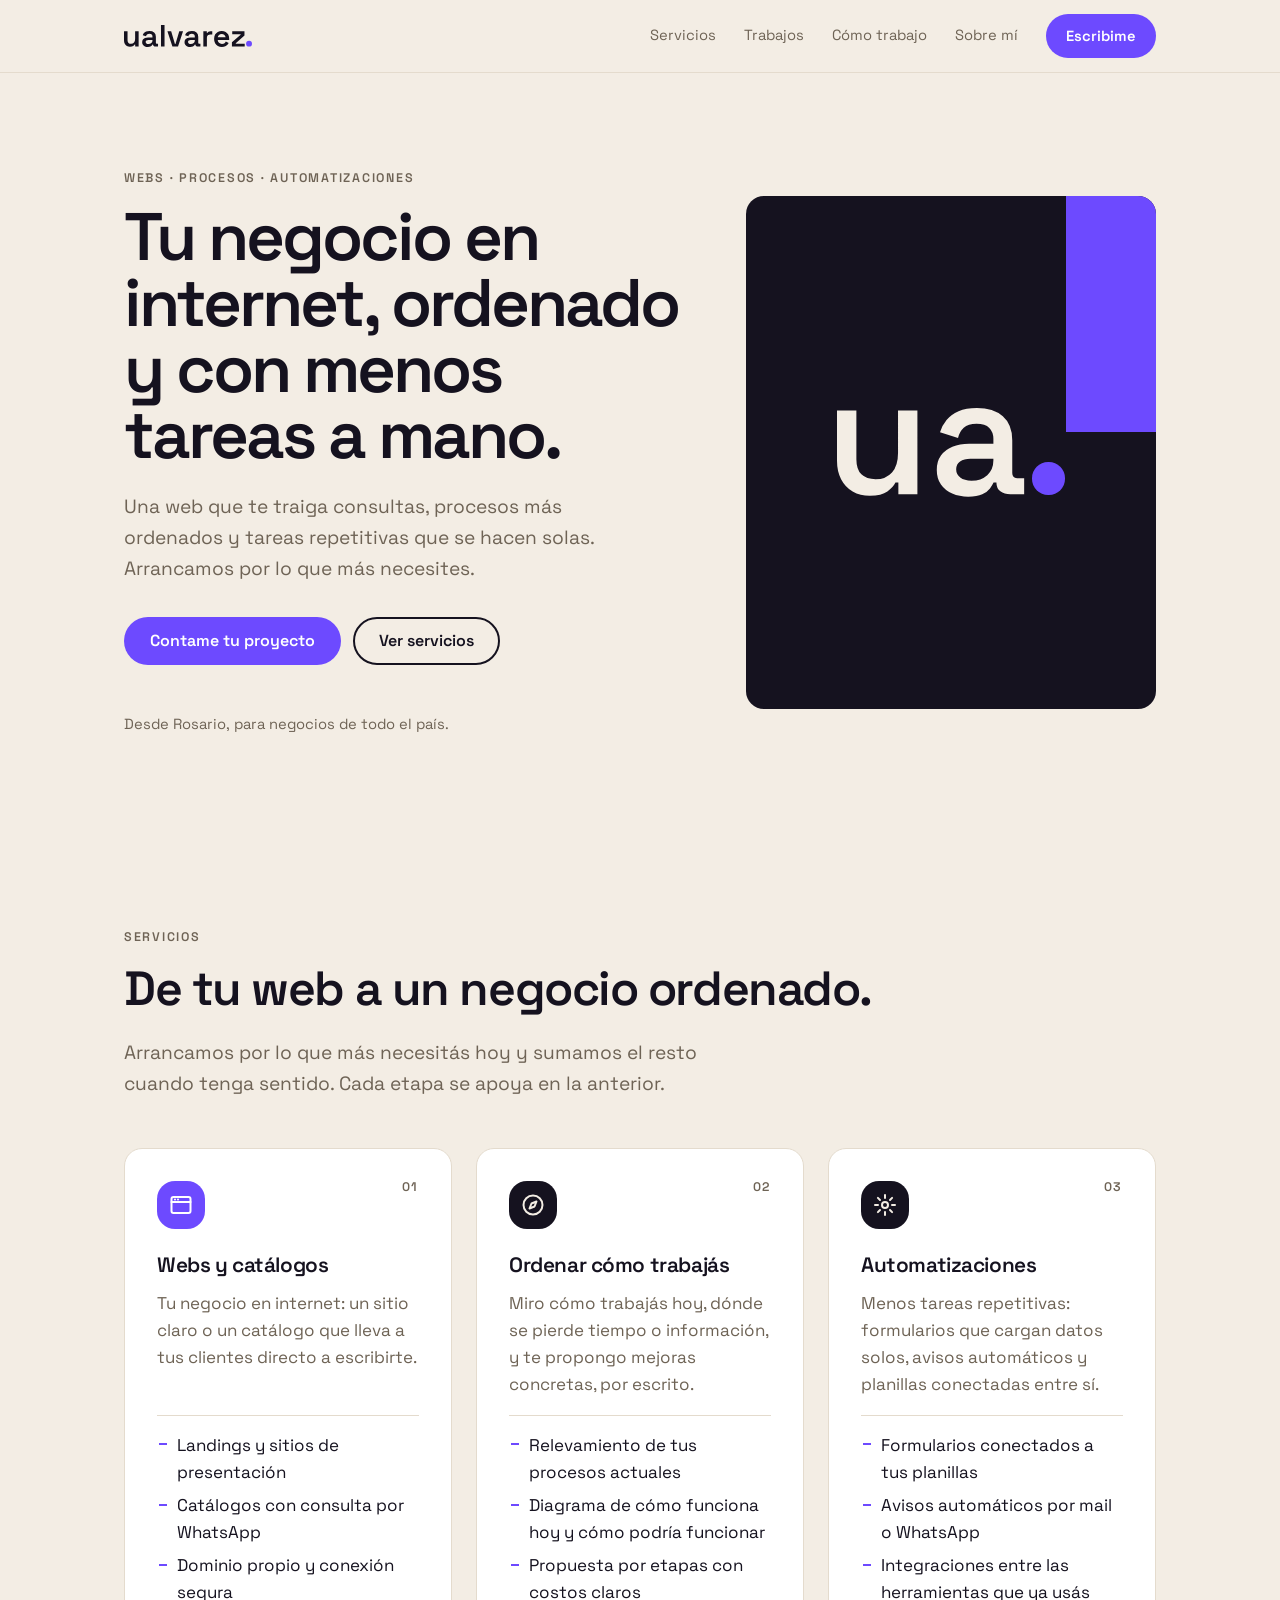
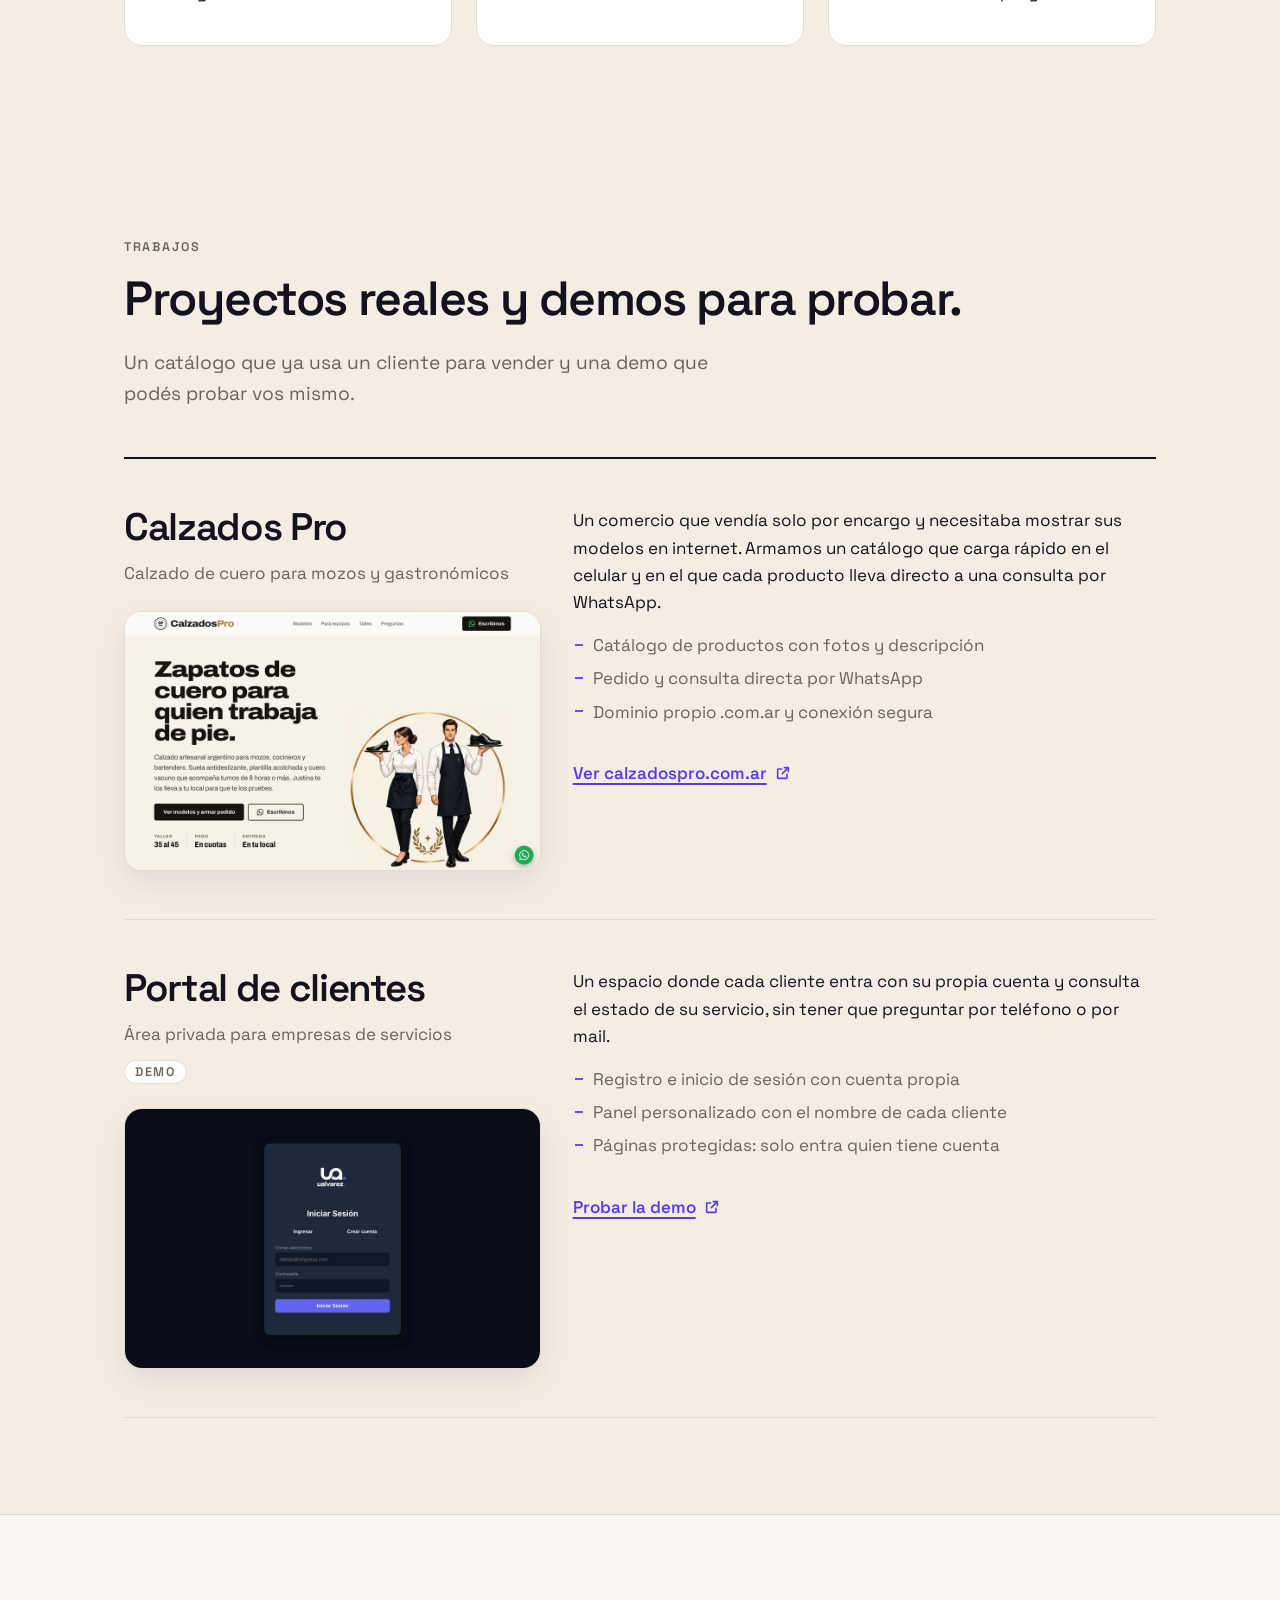
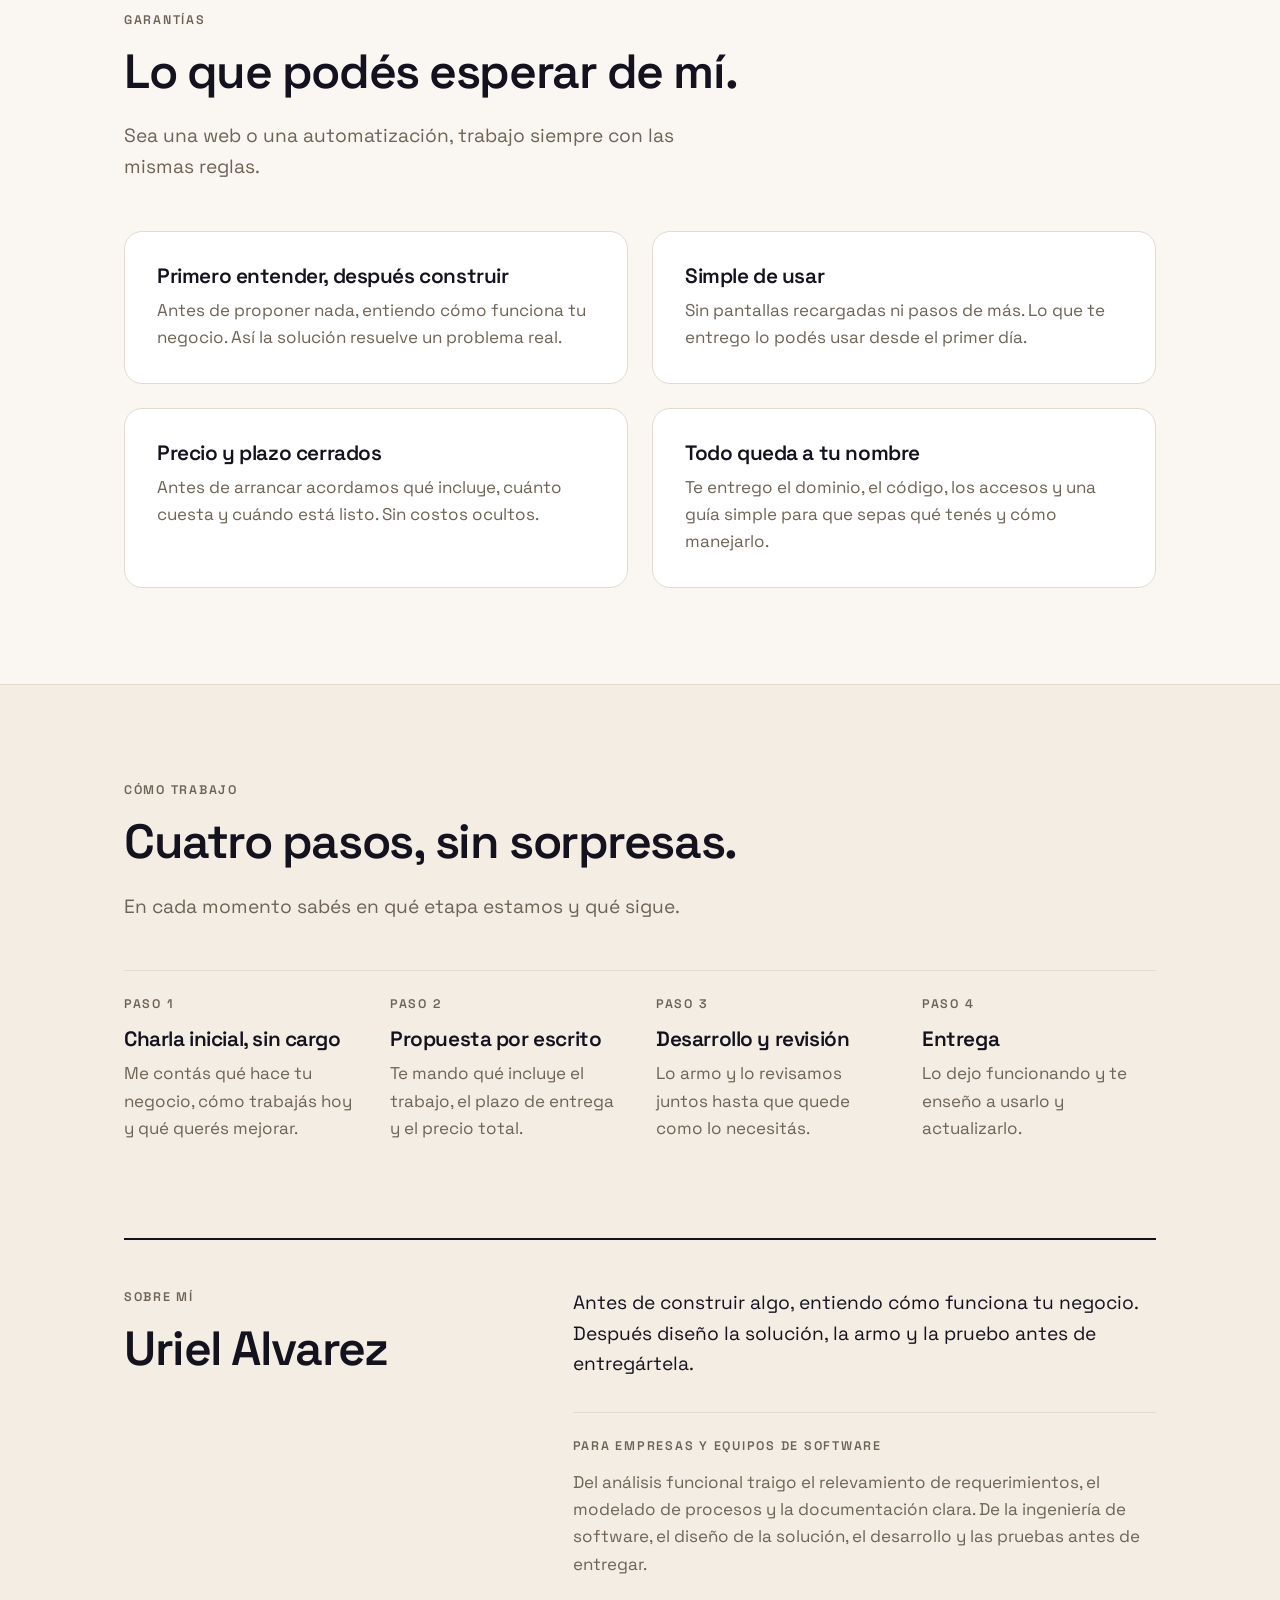
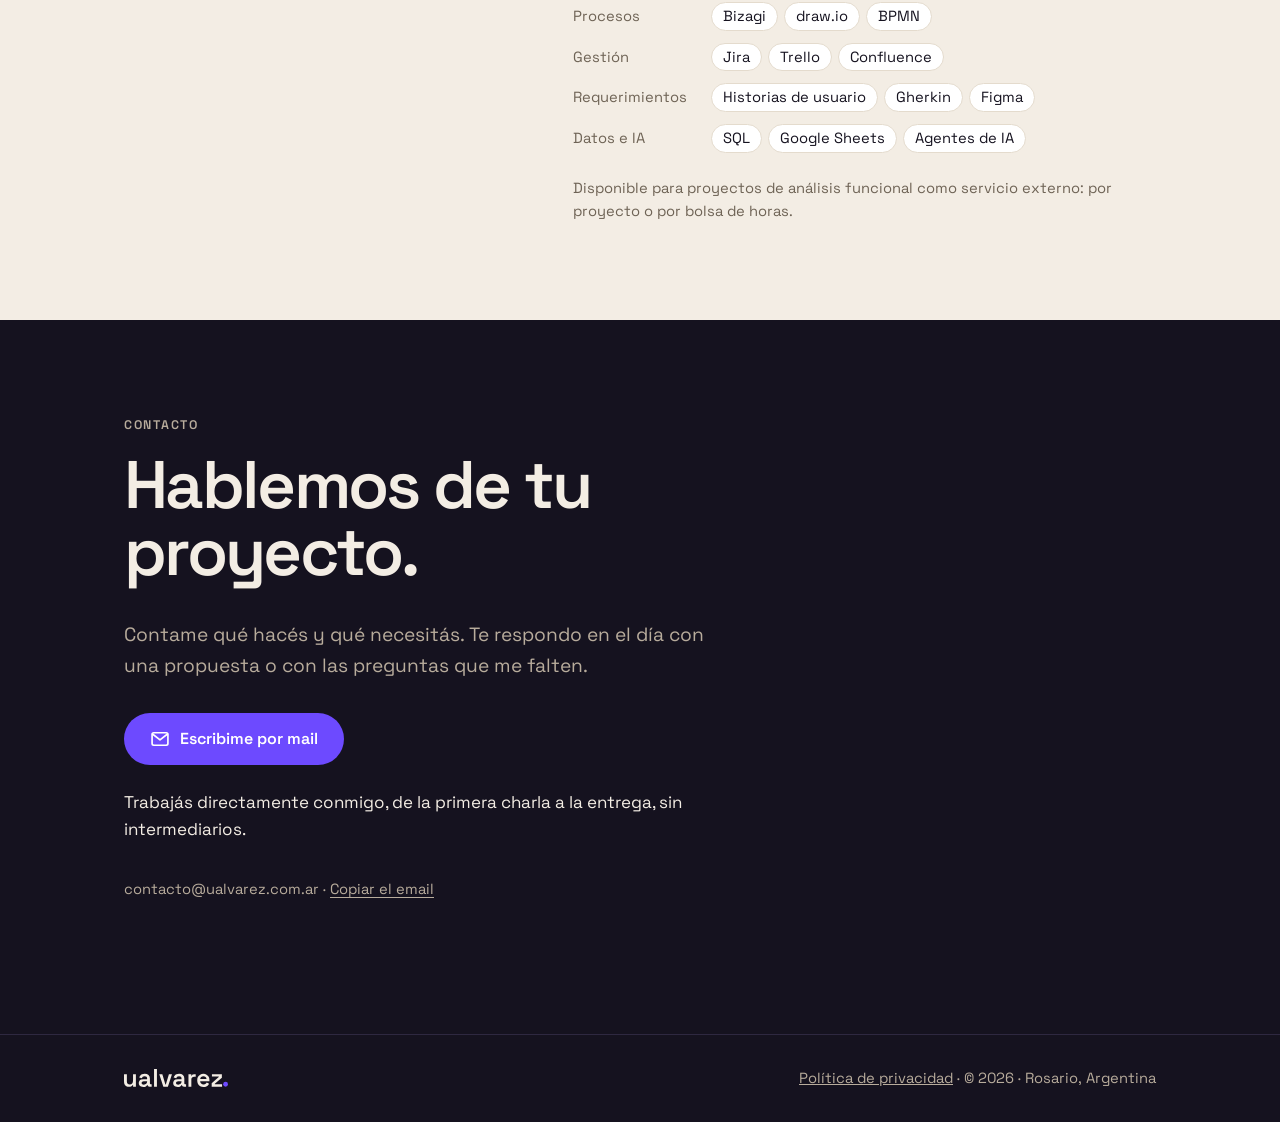
==== index.html @ ac7d18fd "Buscadores: dirección canónica, datos estructurados, sitemap y robots - Dirección canónica y og:url " ====
<!DOCTYPE html>
<html lang="es-AR">
<head>
  <meta charset="UTF-8">
  <meta name="viewport" content="width=device-width, initial-scale=1.0">
  <title>ualvarez | Te ayudo a digitalizar tu negocio</title>
  <meta name="description" content="Webs, relevamiento de procesos y automatizaciones para negocios. Precio y plazo cerrados antes de empezar. Desde Rosario, Argentina.">

  <link rel="canonical" href="https://www.ualvarez.com.ar/">

  <meta property="og:title" content="ualvarez | Te ayudo a digitalizar tu negocio">
  <meta property="og:description" content="Webs, procesos y automatizaciones para negocios. Precio y plazo cerrados antes de empezar.">
  <meta property="og:type" content="website">
  <meta property="og:url" content="https://www.ualvarez.com.ar/">
  <meta property="og:site_name" content="ualvarez">
  <meta property="og:locale" content="es_AR">
  <meta property="og:image" content="https://www.ualvarez.com.ar/assets/og.png">
  <meta property="og:image:width" content="1200">
  <meta property="og:image:height" content="630">
  <meta property="og:image:alt" content="Logo de ualvarez en tinta sobre fondo crema, con el punto y una franja en violeta">
  <meta name="twitter:card" content="summary_large_image">

  <!-- Datos estructurados para buscadores: qué es el negocio, dónde está y qué servicios ofrece.
       Es un bloque de datos, no un script: la CSP no lo bloquea. -->
  <script type="application/ld+json">
{
  "@context": "https://schema.org",
  "@type": "ProfessionalService",
  "@id": "https://www.ualvarez.com.ar/#negocio",
  "name": "ualvarez",
  "url": "https://www.ualvarez.com.ar/",
  "description": "Webs, relevamiento de procesos y automatizaciones para negocios. Precio y plazo cerrados antes de empezar.",
  "image": "https://www.ualvarez.com.ar/assets/og.png",
  "logo": "https://www.ualvarez.com.ar/assets/marca/ua-icono-512.png",
  "email": "contacto@ualvarez.com.ar",
  "address": {
    "@type": "PostalAddress",
    "addressLocality": "Rosario",
    "addressRegion": "Santa Fe",
    "addressCountry": "AR"
  },
  "areaServed": {
    "@type": "Country",
    "name": "Argentina"
  },
  "founder": {
    "@type": "Person",
    "name": "Uriel Alvarez"
  },
  "knowsLanguage": "es",
  "hasOfferCatalog": {
    "@type": "OfferCatalog",
    "name": "Servicios",
    "itemListElement": [
      {
        "@type": "Offer",
        "itemOffered": {
          "@type": "Service",
          "name": "Webs y catálogos",
          "description": "Landings, sitios de presentación y catálogos con consulta por WhatsApp, con dominio propio y conexión segura."
        }
      },
      {
        "@type": "Offer",
        "itemOffered": {
          "@type": "Service",
          "name": "Ordenar cómo trabajás",
          "description": "Relevamiento de procesos, diagrama de cómo funciona hoy y cómo podría funcionar, y propuesta por etapas con costos claros."
        }
      },
      {
        "@type": "Offer",
        "itemOffered": {
          "@type": "Service",
          "name": "Automatizaciones",
          "description": "Formularios conectados a planillas, avisos automáticos por mail o WhatsApp e integraciones entre las herramientas que ya usás."
        }
      }
    ]
  }
}
  </script>
  <meta name="theme-color" content="#F3EDE4">

  <link rel="icon" type="image/svg+xml" href="./assets/marca/favicon.svg">
  <link rel="apple-touch-icon" href="./assets/marca/ua-icono-512.png">

  <link rel="preconnect" href="https://fonts.googleapis.com">
  <link rel="preconnect" href="https://fonts.gstatic.com" crossorigin>
  <link href="https://fonts.googleapis.com/css2?family=Space+Grotesk:wght@400;600&display=swap" rel="stylesheet">

  <script src="./assets/js/js-activo.js"></script>
  <link rel="stylesheet" href="./assets/css/base.css">
  <style>
    /* Estilos propios de la página de inicio. Variables y componentes compartidos: assets/css/base.css */

    /* Navegación y menú para celular */
    .encabezado nav { display: flex; align-items: center; gap: 28px; }
    .menu { display: flex; align-items: center; gap: 28px; }
    .menu a { font-size: var(--texto-chico); color: var(--tinta-suave); text-decoration: none; }
    .menu a:hover { color: var(--tinta); }
    .menu-boton {
      display: none; align-items: center; gap: var(--e-2); min-height: 44px; padding: 0 14px;
      font: inherit; font-size: var(--texto-chico); font-weight: 600; color: var(--tinta);
      background: transparent; border: 2px solid var(--tinta); border-radius: var(--radio-pildora); cursor: pointer;
      -webkit-tap-highlight-color: transparent;
    }
    .menu-boton svg { width: 18px; height: 18px; }
    .menu-boton .cerrar { display: none; }
    .menu-boton[aria-expanded="true"] .abrir { display: none; }
    .menu-boton[aria-expanded="true"] .cerrar { display: block; }
    @media (max-width: 760px) {
      .encabezado nav { gap: var(--e-2); }
      .js .menu { display: none; }
      html:not(.js) .encabezado .wrap { flex-wrap: wrap; height: auto; padding-top: var(--e-3); padding-bottom: var(--e-3); }
      html:not(.js) .encabezado nav { flex-wrap: wrap; gap: var(--e-1) var(--e-4); }
      html:not(.js) .menu { flex-wrap: wrap; gap: var(--e-1) var(--e-4); }
      html:not(.js) .menu a { display: inline-flex; align-items: center; min-height: 44px; }
      .js .menu-boton { display: inline-flex; }
      .js .menu.abierto {
        display: flex; flex-direction: column; align-items: stretch; gap: 0;
        position: absolute; top: 100%; left: 0; right: 0;
        padding: var(--e-2) var(--e-4) var(--e-4); background: var(--papel);
        border-bottom: 1px solid var(--linea); box-shadow: var(--sombra);
      }
      .js .menu.abierto a {
        display: flex; align-items: center; min-height: 52px;
        font-size: var(--texto-intro); color: var(--tinta); border-bottom: 1px solid var(--linea);
      }
      .js .menu.abierto a:last-child { border-bottom: 0; }
    }
    @media (max-width: 400px) {
      .menu-boton { width: 44px; padding: 0; justify-content: center; }
      .menu-texto { position: absolute; width: 1px; height: 1px; overflow: hidden; clip: rect(0 0 0 0); white-space: nowrap; }
    }

    /* Secciones */
    section { padding: var(--e-9) 0; }
    @media (max-width: 760px) { section { padding: var(--e-8) 0; } }
    .intro { font-size: var(--texto-intro); color: var(--tinta-suave); }
    .acciones { display: flex; flex-wrap: wrap; gap: var(--e-3); }

    /* Héroe */
    .heroe { padding: var(--e-9) 0; }
    .heroe .wrap { display: grid; grid-template-columns: minmax(0, 7fr) minmax(0, 5fr); gap: var(--e-7); align-items: center; }
    .heroe h1 {
      font-size: var(--texto-display);
      line-height: .98; letter-spacing: -0.045em;
      max-width: 15ch; margin-bottom: var(--e-5); text-wrap: balance;
    }
    .heroe .bajada { font-size: var(--texto-intro); color: var(--tinta-suave); max-width: 32rem; margin-bottom: var(--e-6); }
    .heroe .lugar { margin: var(--e-7) 0 0; font-size: var(--texto-chico); color: var(--tinta-suave); }

    /* La pieza del héroe: el monograma con el punto que late (punto → cursor → punto) */
    .pieza {
      background: var(--tinta); border-radius: var(--radio-tarjeta);
      aspect-ratio: 4 / 5; position: relative; overflow: hidden;
      display: flex; align-items: center; justify-content: center;
    }
    .pieza::before { /* franja violeta, como en la tapa del manual */
      content: ""; position: absolute; top: 0; right: 0; width: 22%; height: 46%;
      background: var(--violeta);
    }
    .ua {
      position: relative; display: flex; align-items: flex-end; color: var(--papel);
      font-size: clamp(110px, 16vw, 170px); /* 1em = tamaño del logo, no es texto */
    }
    .ua svg { width: 1.101em; height: .522em; display: block; }
    .ua .punto {
      display: block; width: .19em; height: .19em; margin: 0 0 .014em .045em;
      border-radius: .095em; background: var(--violeta);
      animation: latir 3.2s ease-in-out .6s 1;
    }
    @keyframes latir {
      0%   { width: .19em;  height: .19em; border-radius: .095em; opacity: 1; }
      12%  { width: .22em;  height: .22em; border-radius: .11em; }   /* respira */
      22%  { width: .19em;  height: .19em; border-radius: .095em; }
      36%  { width: .075em; height: .78em; border-radius: .03em; opacity: 1; } /* se vuelve cursor */
      46%  { opacity: 1; }
      47%  { opacity: 0; }                                            /* titila */
      58%  { opacity: 0; }
      59%  { opacity: 1; }
      70%  { opacity: 1; }
      71%  { opacity: 0; }
      80%  { opacity: 0; }
      81%  { width: .075em; height: .78em; border-radius: .03em; opacity: 1; }
      100% { width: .19em;  height: .19em; border-radius: .095em; opacity: 1; } /* vuelve a ser punto */
    }
    @media (max-width: 900px) {
      .heroe { padding: var(--e-8) 0; }
      .heroe .wrap { grid-template-columns: 1fr; gap: var(--e-7); }
      .pieza { aspect-ratio: 16 / 10; }
      .pieza::before { width: 14%; height: 52%; }
    }
    @media (max-width: 560px) {
      .heroe .wrap { gap: var(--e-6); }
      .pieza { aspect-ratio: 3 / 1; }
      .ua { font-size: 64px; }
    }

    /* Listas con guion violeta (servicios y trabajos) */
    .guiones { list-style: none; padding: 0; }
    .guiones li { padding-left: 20px; position: relative; margin-bottom: 6px; }
    .guiones li::before { content: ""; position: absolute; left: 2px; top: .7em; width: 8px; height: 2px; background: var(--violeta); }

    /* Servicios: de la web a un negocio ordenado, en etapas */
    .servicios { list-style: none; margin: var(--e-7) 0 0; padding: 0; display: grid; grid-template-columns: repeat(3, minmax(0, 1fr)); gap: var(--e-5); }
    .servicio { background: var(--blanco); border: 1px solid var(--linea); border-radius: var(--radio-tarjeta); padding: var(--e-6); display: flex; flex-direction: column; position: relative; }
    .servicio .numero { position: absolute; top: var(--e-6); right: var(--e-6); margin: 0; line-height: 1; }
    .servicio .icono {
      width: 48px; height: 48px; border-radius: var(--radio-tarjeta); margin-bottom: var(--e-5);
      display: flex; align-items: center; justify-content: center;
      background: var(--tinta); color: var(--papel);
    }
    .servicio .icono svg { width: 24px; height: 24px; }
    .servicio:first-child .icono { background: var(--violeta); color: var(--blanco); }
    .servicio h3 { margin-bottom: var(--e-3); }
    .servicio p { color: var(--tinta-suave); margin: 0 0 var(--e-4); }
    .servicio ul { margin: auto 0 0; padding-top: var(--e-4); border-top: 1px solid var(--linea); }
    @media (max-width: 900px) { .servicios { grid-template-columns: 1fr; } .servicio { padding: var(--e-5); } .servicio .numero { top: var(--e-5); right: var(--e-5); } }

    /* Trabajos */
    .trabajos { list-style: none; margin: var(--e-7) 0 0; padding: 0; border-top: 2px solid var(--tinta); }
    .trabajo {
      display: grid; grid-template-columns: minmax(0, 5fr) minmax(0, 7fr); gap: var(--e-6);
      padding: var(--e-7) 0; border-bottom: 1px solid var(--linea);
    }
    .trabajo h3 { font-size: var(--texto-subtitulo); letter-spacing: -0.035em; line-height: 1.05; }
    .trabajo .rubro { margin: var(--e-3) 0 0; color: var(--tinta-suave); }
    .trabajo .chip { margin-top: var(--e-3); }
    .trabajo .captura {
      display: block; width: 100%; height: auto; aspect-ratio: 16 / 10; object-fit: cover; object-position: top;
      margin-top: var(--e-5); border-radius: var(--radio-tarjeta); border: 1px solid var(--linea); background: var(--blanco);
      box-shadow: var(--sombra);
    }
    .trabajo .detalle p { margin-bottom: var(--e-4); }
    .trabajo ul { margin: 0 0 var(--e-5); color: var(--tinta-suave); }
    .ver {
      display: inline-flex; align-items: center; gap: var(--e-2);
      font-weight: 600; color: var(--violeta-texto); padding: 10px 0;
      text-decoration: underline; text-underline-offset: 4px; text-decoration-thickness: 2px;
    }
    .ver:hover { color: var(--tinta); }
    .ver svg { width: 16px; height: 16px; }
    @media (max-width: 760px) { .trabajo { grid-template-columns: 1fr; gap: var(--e-4); padding: var(--e-6) 0; } }

    /* Garantías */
    .garantias-seccion { background: var(--papel-claro); border-top: 1px solid var(--linea); border-bottom: 1px solid var(--linea); }
    .garantias { display: grid; grid-template-columns: repeat(2, minmax(0, 1fr)); gap: var(--e-5); margin-top: var(--e-7); }
    .garantias div { background: var(--blanco); border: 1px solid var(--linea); border-radius: var(--radio-tarjeta); padding: var(--e-6); }
    .garantias h3 { margin-bottom: var(--e-2); }
    .garantias p { color: var(--tinta-suave); margin: 0; }
    @media (max-width: 760px) { .garantias { grid-template-columns: 1fr; } .garantias div { padding: var(--e-5); } }

    /* Cómo trabajo: cuatro pasos sobre una línea */
    .pasos { list-style: none; margin: var(--e-7) 0 0; padding: 0; display: grid; grid-template-columns: repeat(4, minmax(0, 1fr)); gap: var(--e-6); border-top: 1px solid var(--linea); }
    .pasos li { padding-top: var(--e-5); }
    .pasos .etiqueta { margin-bottom: var(--e-3); }
    .pasos h3 { margin-bottom: var(--e-2); }
    .pasos p { color: var(--tinta-suave); margin: 0; }
    @media (max-width: 760px) {
      .pasos { grid-template-columns: 1fr; gap: 0; border-top: 0; }
      .pasos li { padding: var(--e-5) 0; border-top: 1px solid var(--linea); }
    }

    /* Sobre mí */
    .sobre-mi { padding-top: 0; }
    .sobre-mi .grilla { display: grid; grid-template-columns: minmax(0, 5fr) minmax(0, 7fr); gap: var(--e-6); border-top: 2px solid var(--tinta); padding-top: var(--e-7); }
    .sobre-mi p { font-size: var(--texto-intro); }
    .herramientas { margin-top: var(--e-6); padding-top: var(--e-5); border-top: 1px solid var(--linea); }
    .herramientas .etiqueta { margin-bottom: var(--e-3); }
    .herramientas > p { font-size: var(--texto-base); color: var(--tinta-suave); margin: 0 0 var(--e-5); }
    .herramientas dl { margin: 0; display: grid; grid-template-columns: max-content 1fr; gap: var(--e-3) var(--e-5); align-items: baseline; }
    .herramientas dt { font-size: var(--texto-chico); color: var(--tinta-suave); }
    .herramientas dd { margin: 0; display: flex; flex-wrap: wrap; gap: 6px; }
    .sobre-mi .disponible { margin: var(--e-5) 0 0; font-size: var(--texto-chico); }
    @media (max-width: 760px) { .sobre-mi .grilla { grid-template-columns: 1fr; gap: var(--e-2); } }
    @media (max-width: 560px) { .herramientas dl { grid-template-columns: 1fr; gap: 6px; } .herramientas dd { margin-bottom: var(--e-3); } }

    /* Contacto */
    .contacto { background: var(--tinta); color: var(--papel); }
    .contacto h2 { font-size: var(--texto-display); letter-spacing: -0.04em; line-height: 1; max-width: 12ch; }
    .contacto .intro { color: var(--tinta-suave-osc); }
    .contacto .acciones { margin-top: var(--e-6); }
    .contacto .directo { margin: var(--e-5) 0 0; color: var(--papel); }
    .contacto .email { margin: var(--e-5) 0 0; font-size: var(--texto-chico); color: var(--tinta-suave-osc); }
    .copiar {
      margin-top: 0; background: none; border: 0; padding: 0; min-height: 44px; cursor: pointer;
      font: inherit; font-size: var(--texto-chico); color: var(--tinta-suave-osc);
      text-decoration: underline; text-underline-offset: 3px;
    }
    .copiar:hover { color: var(--papel); }
    .aviso { display: block; min-height: 1.5em; margin-top: var(--e-1); font-size: var(--texto-chico); color: var(--violeta-texto-osc); }
  </style>
</head>
<body>
<a class="saltar" href="#contenido">Saltar al contenido</a>

<svg width="0" height="0" style="position:absolute" aria-hidden="true">
  <defs>
    <symbol id="i-mail" viewBox="0 0 24 24"><g fill="none" stroke="currentColor" stroke-width="2" stroke-linecap="round" stroke-linejoin="round"><rect x="2.5" y="4.5" width="19" height="15" rx="2"/><path d="M3 6l9 7 9-7"/></g></symbol>
    <symbol id="i-abrir" viewBox="0 0 24 24"><g fill="none" stroke="currentColor" stroke-width="2.4" stroke-linecap="round" stroke-linejoin="round"><path d="M14 4h6v6"/><path d="M20 4l-9 9"/><path d="M18 14v5a1 1 0 0 1-1 1H5a1 1 0 0 1-1-1V7a1 1 0 0 1 1-1h5"/></g></symbol>
    <symbol id="i-web" viewBox="0 0 24 24"><g fill="none" stroke="currentColor" stroke-width="2" stroke-linecap="round" stroke-linejoin="round"><rect x="2.5" y="4" width="19" height="16" rx="2"/><path d="M2.5 9h19"/><path d="M6 6.5h.01M9 6.5h.01"/></g></symbol>
    <symbol id="i-brujula" viewBox="0 0 24 24"><g fill="none" stroke="currentColor" stroke-width="2" stroke-linecap="round" stroke-linejoin="round"><circle cx="12" cy="12" r="9.5"/><path d="M15.5 8.5l-2 5-5 2 2-5z"/></g></symbol>
    <symbol id="i-engranaje" viewBox="0 0 24 24"><g fill="none" stroke="currentColor" stroke-width="2" stroke-linecap="round" stroke-linejoin="round"><circle cx="12" cy="12" r="3"/><path d="M12 2v3M12 19v3M2 12h3M19 12h3M4.9 4.9l2.1 2.1M17 17l2.1 2.1M4.9 19.1L7 17M17 7l2.1-2.1"/></g></symbol>
  </defs>
</svg>

<header class="encabezado">
  <div class="wrap">
    <a href="#" class="marca" aria-label="ualvarez, inicio">
      <img src="./assets/marca/ualvarez-logo.svg" alt="ualvarez" width="128" height="22">
    </a>
    <nav aria-label="Principal">
      <button class="menu-boton" type="button" aria-expanded="false" aria-controls="menu">
        <svg class="abrir" viewBox="0 0 24 24" aria-hidden="true"><path d="M4 7h16M4 12h16M4 17h16" fill="none" stroke="currentColor" stroke-width="2" stroke-linecap="round"/></svg>
        <svg class="cerrar" viewBox="0 0 24 24" aria-hidden="true"><path d="M6 6l12 12M18 6L6 18" fill="none" stroke="currentColor" stroke-width="2" stroke-linecap="round"/></svg>
        <span class="menu-texto">Menú</span>
      </button>
      <div class="menu" id="menu">
        <a href="#servicios">Servicios</a>
        <a href="#trabajos">Trabajos</a>
        <a href="#como-trabajo">Cómo trabajo</a>
        <a href="#sobre-mi">Sobre mí</a>
      </div>
      <a href="#contacto" class="boton boton-principal boton-chico">Escribime</a>
    </nav>
  </div>
</header>

<main id="contenido">
  <section class="heroe">
    <div class="wrap">
      <div>
        <span class="etiqueta">Webs · Procesos · Automatizaciones</span>
        <h1>Tu negocio en internet, ordenado y con menos tareas a mano.</h1>
        <p class="bajada">Una web que te traiga consultas, procesos más ordenados y tareas repetitivas que se hacen solas. Arrancamos por lo que más necesites.</p>
        <div class="acciones">
          <a href="#contacto" class="boton boton-principal">Contame tu proyecto</a>
          <a href="#servicios" class="boton boton-secundario">Ver servicios</a>
        </div>
        <p class="lugar">Desde Rosario, para negocios de todo el país.</p>
      </div>
      <div class="pieza" aria-hidden="true">
        <div class="ua">
          <svg viewBox="6.9 49.2 110.1 52.2"><path fill="currentColor" d="M26.20 100.80L26.20 100.80Q20.50 100.800 16.10 98.25Q11.70 95.70 9.30 91.05Q6.90 86.40 6.90 80.20L6.90 80.20L6.90 50.60L18.30 50.60L18.30 79.30Q18.30 85.30 21.25 88.20Q24.20 91.10 29.60 91.10L29.60 91.10Q35.70 91.10 39.25 87.10Q42.80 83.10 42.80 75.60L42.80 75.60L42.80 50.60L54.20 50.60L54.20 100L43 100L43 93.10L41.30 93.10Q40 95.80 36.55 98.30Q33.10 100.80 26.20 100.80ZM84.10 101.40L84.10 101.40Q78.90 101.40 74.70 99.55Q70.50 97.70 68.05 94.20Q65.60 90.70 65.60 85.60L65.60 85.60Q65.60 80.60 68.050 77.20Q70.50 73.80 74.80 72.05Q79.10 70.30 84.60 70.30L84.60 70.30L98.90 70.30L98.90 67.30Q98.90 63.40 96.50 60.95Q94.10 58.50 89 58.50L89 58.50Q84 58.50 81.45 60.85Q78.90 63.20 78.10 66.90L78.10 66.90L67.50 63.40Q68.70 59.50 71.35 56.30Q74 53.10 78.40 51.15Q82.80 49.20 89.20 49.20L89.20 49.20Q98.90 49.20 104.45 54.05Q110 58.90 110 68.10L110 68.10L110 87.50Q110 90.50 112.80 90.50L112.80 90.50L117 90.50L117 100L108.90 100Q105.30 100 103 98.20Q100.70 96.40 100.70 93.30L100.70 93.30L100.70 93.10L99 93.10Q98.40 94.50 96.90 96.50Q95.40 98.50 92.35 99.95Q89.30 101.40 84.10 101.40ZM86 92L86 92Q91.70 92 95.30 88.75Q98.90 85.50 98.90 80L98.90 80L98.90 79L85.30 79Q81.60 79 79.30 80.60Q77 82.20 77 85.30L77 85.30Q77 88.30 79.40 90.150Q81.80 92 86 92Z"/></svg>
          <span class="punto"></span>
        </div>
      </div>
    </div>
  </section>

  <section id="servicios">
    <div class="wrap">
      <span class="etiqueta">Servicios</span>
      <h2>De tu web a un negocio ordenado.</h2>
      <p class="intro">Arrancamos por lo que más necesitás hoy y sumamos el resto cuando tenga sentido. Cada etapa se apoya en la anterior.</p>
      <ul class="servicios">
        <li class="servicio">
          <span class="etiqueta numero" aria-hidden="true">01</span>
          <span class="icono" aria-hidden="true"><svg><use href="#i-web"/></svg></span>
          <h3>Webs y catálogos</h3>
          <p>Tu negocio en internet: un sitio claro o un catálogo que lleva a tus clientes directo a escribirte.</p>
          <ul class="guiones">
            <li>Landings y sitios de presentación</li>
            <li>Catálogos con consulta por WhatsApp</li>
            <li>Dominio propio y conexión segura</li>
          </ul>
        </li>
        <li class="servicio">
          <span class="etiqueta numero" aria-hidden="true">02</span>
          <span class="icono" aria-hidden="true"><svg><use href="#i-brujula"/></svg></span>
          <h3>Ordenar cómo trabajás</h3>
          <p>Miro cómo trabajás hoy, dónde se pierde tiempo o información, y te propongo mejoras concretas, por escrito.</p>
          <ul class="guiones">
            <li>Relevamiento de tus procesos actuales</li>
            <li>Diagrama de cómo funciona hoy y cómo podría funcionar</li>
            <li>Propuesta por etapas con costos claros</li>
          </ul>
        </li>
        <li class="servicio">
          <span class="etiqueta numero" aria-hidden="true">03</span>
          <span class="icono" aria-hidden="true"><svg><use href="#i-engranaje"/></svg></span>
          <h3>Automatizaciones</h3>
          <p>Menos tareas repetitivas: formularios que cargan datos solos, avisos automáticos y planillas conectadas entre sí.</p>
          <ul class="guiones">
            <li>Formularios conectados a tus planillas</li>
            <li>Avisos automáticos por mail o WhatsApp</li>
            <li>Integraciones entre las herramientas que ya usás</li>
          </ul>
        </li>
      </ul>
    </div>
  </section>

  <section id="trabajos">
    <div class="wrap">
      <span class="etiqueta">Trabajos</span>
      <h2>Proyectos reales y demos para probar.</h2>
      <p class="intro">Un catálogo que ya usa un cliente para vender y una demo que podés probar vos mismo.</p>
      <ul class="trabajos">
        <li class="trabajo">
          <div>
            <h3>Calzados Pro</h3>
            <p class="rubro">Calzado de cuero para mozos y gastronómicos</p>
            <img class="captura" src="./assets/trabajos/calzadospro.webp" width="960" height="600" loading="lazy"
              alt="Inicio del sitio de Calzados Pro: el título «Zapatos de cuero para quien trabaja de pie», botones para ver modelos y escribir por WhatsApp, y una ilustración de una moza y un mozo sosteniendo zapatos.">
          </div>
          <div class="detalle">
            <p>Un comercio que vendía solo por encargo y necesitaba mostrar sus modelos en internet. Armamos un catálogo que carga rápido en el celular y en el que cada producto lleva directo a una consulta por WhatsApp.</p>
            <ul class="guiones">
              <li>Catálogo de productos con fotos y descripción</li>
              <li>Pedido y consulta directa por WhatsApp</li>
              <li>Dominio propio .com.ar y conexión segura</li>
            </ul>
            <a class="ver" href="https://www.calzadospro.com.ar" target="_blank" rel="noopener noreferrer">
              Ver calzadospro.com.ar<span class="oculto"> (se abre en otra pestaña)</span><svg aria-hidden="true"><use href="#i-abrir"/></svg>
            </a>
          </div>
        </li>
        <li class="trabajo">
          <div>
            <h3>Portal de clientes</h3>
            <p class="rubro">Área privada para empresas de servicios</p>
            <span class="etiqueta chip">Demo</span>
            <img class="captura" src="./assets/trabajos/portal-clientes.webp" width="960" height="600" loading="lazy"
              alt="Pantalla de ingreso del portal de clientes: el logo de ualvarez, pestañas para ingresar o crear una cuenta y campos de correo y contraseña.">
          </div>
          <div class="detalle">
            <p>Un espacio donde cada cliente entra con su propia cuenta y consulta el estado de su servicio, sin tener que preguntar por teléfono o por mail.</p>
            <ul class="guiones">
              <li>Registro e inicio de sesión con cuenta propia</li>
              <li>Panel personalizado con el nombre de cada cliente</li>
              <li>Páginas protegidas: solo entra quien tiene cuenta</li>
            </ul>
            <a class="ver" href="https://ualvarez-portal.netlify.app" target="_blank" rel="noopener noreferrer">
              Probar la demo<span class="oculto"> (se abre en otra pestaña)</span><svg aria-hidden="true"><use href="#i-abrir"/></svg>
            </a>
          </div>
        </li>
      </ul>
    </div>
  </section>

  <section class="garantias-seccion">
    <div class="wrap">
      <span class="etiqueta">Garantías</span>
      <h2>Lo que podés esperar de mí.</h2>
      <p class="intro">Sea una web o una automatización, trabajo siempre con las mismas reglas.</p>
      <div class="garantias">
        <div>
          <h3>Primero entender, después construir</h3>
          <p>Antes de proponer nada, entiendo cómo funciona tu negocio. Así la solución resuelve un problema real.</p>
        </div>
        <div>
          <h3>Simple de usar</h3>
          <p>Sin pantallas recargadas ni pasos de más. Lo que te entrego lo podés usar desde el primer día.</p>
        </div>
        <div>
          <h3>Precio y plazo cerrados</h3>
          <p>Antes de arrancar acordamos qué incluye, cuánto cuesta y cuándo está listo. Sin costos ocultos.</p>
        </div>
        <div>
          <h3>Todo queda a tu nombre</h3>
          <p>Te entrego el dominio, el código, los accesos y una guía simple para que sepas qué tenés y cómo manejarlo.</p>
        </div>
      </div>
    </div>
  </section>

  <section id="como-trabajo">
    <div class="wrap">
      <span class="etiqueta">Cómo trabajo</span>
      <h2>Cuatro pasos, sin sorpresas.</h2>
      <p class="intro">En cada momento sabés en qué etapa estamos y qué sigue.</p>
      <ol class="pasos">
        <li>
          <span class="etiqueta">Paso 1</span>
          <h3>Charla inicial, sin cargo</h3>
          <p>Me contás qué hace tu negocio, cómo trabajás hoy y qué querés mejorar.</p>
        </li>
        <li>
          <span class="etiqueta">Paso 2</span>
          <h3>Propuesta por escrito</h3>
          <p>Te mando qué incluye el trabajo, el plazo de entrega y el precio total.</p>
        </li>
        <li>
          <span class="etiqueta">Paso 3</span>
          <h3>Desarrollo y revisión</h3>
          <p>Lo armo y lo revisamos juntos hasta que quede como lo necesitás.</p>
        </li>
        <li>
          <span class="etiqueta">Paso 4</span>
          <h3>Entrega</h3>
          <p>Lo dejo funcionando y te enseño a usarlo y actualizarlo.</p>
        </li>
      </ol>
    </div>
  </section>

  <section id="sobre-mi" class="sobre-mi">
    <div class="wrap"><div class="grilla">
      <div>
        <span class="etiqueta">Sobre mí</span>
        <h2>Uriel Alvarez</h2>
      </div>
      <div>
        <p>Antes de construir algo, entiendo cómo funciona tu negocio. Después diseño la solución, la armo y la pruebo antes de entregártela.</p>
        <div class="herramientas">
          <h3 class="etiqueta">Para empresas y equipos de software</h3>
          <p>Del análisis funcional traigo el relevamiento de requerimientos, el modelado de procesos y la documentación clara. De la ingeniería de software, el diseño de la solución, el desarrollo y las pruebas antes de entregar.</p>
          <dl>
            <dt>Procesos</dt>
            <dd><span class="chip">Bizagi</span><span class="chip">draw.io</span><span class="chip">BPMN</span></dd>
            <dt>Gestión</dt>
            <dd><span class="chip">Jira</span><span class="chip">Trello</span><span class="chip">Confluence</span></dd>
            <dt>Requerimientos</dt>
            <dd><span class="chip">Historias de usuario</span><span class="chip">Gherkin</span><span class="chip">Figma</span></dd>
            <dt>Datos e IA</dt>
            <dd><span class="chip">SQL</span><span class="chip">Google Sheets</span><span class="chip">Agentes de IA</span></dd>
          </dl>
          <p class="disponible">Disponible para proyectos de análisis funcional como servicio externo: por proyecto o por bolsa de horas.</p>
        </div>
      </div>
    </div></div>
  </section>

  <section id="contacto" class="contacto oscuro">
    <div class="wrap">
      <span class="etiqueta">Contacto</span>
      <h2>Hablemos de tu proyecto.</h2>
      <p class="intro">Contame qué hacés y qué necesitás. Te respondo en el día con una propuesta o con las preguntas que me falten.</p>
      <div class="acciones">
        <a class="boton boton-principal" href="mailto:contacto@ualvarez.com.ar?subject=Consulta%20por%20mi%20negocio&amp;body=Mi%20negocio%20es%3A%20%0A%0ALo%20que%20necesito%3A%20%0A%0AC%C3%B3mo%20me%20contact%C3%A1s%3A%20">
          <svg aria-hidden="true"><use href="#i-mail"/></svg>Escribime por mail
        </a>
      </div>
      <p class="directo">Trabajás directamente conmigo, de la primera charla a la entrega, sin intermediarios.</p>
      <p class="email">contacto@ualvarez.com.ar · <button class="copiar" type="button" id="copiar">Copiar el email</button></p>
      <span class="aviso" id="aviso" role="status"></span>
    </div>
  </section>
</main>

<footer class="oscuro">
  <div class="wrap">
    <img src="./assets/marca/ualvarez-logo-claro.svg" alt="ualvarez" width="104" height="18">
    <p><a href="./privacidad.html">Política de privacidad</a> · © 2026 · Rosario, Argentina</p>
  </div>
</footer>

<script src="./assets/js/sitio.js" defer></script>

</body>
</html>
---- assets/css/base.css ----
/* ualvarez · estilos compartidos
   Variables de marca y componentes que usan todas las páginas.
   Cada página suma solo sus estilos propios en un <style> después de este archivo.

   Puntos de corte (las variables no funcionan dentro de @media, por eso van anotados acá):
     400px  celular chico
     560px  celular
     760px  tablet: el menú pasa a desplegable y las grillas a una columna
     900px  tablet grande: el hero y los servicios pasan a una columna
*/

:root {
  /* Colores — dos neutros cálidos y un violeta */
  --papel: #F3EDE4;            /* fondo general */
  --papel-claro: #FAF7F2;      /* fondo de sección alternativa */
  --blanco: #FFFFFF;           /* tarjetas y chips */
  --tinta: #15121F;            /* texto principal y fondos oscuros */
  --tinta-suave: #6E6355;      /* texto secundario sobre claro (5,0:1) */
  --tinta-suave-osc: #B8AC9C;  /* texto secundario sobre oscuro (8,3:1) */
  --violeta: #6D4AFF;          /* el punto, el cursor y los botones principales */
  --violeta-hover: #5B3BE8;    /* hover del botón principal (mismo valor que --violeta-texto) */
  --violeta-texto: #5B3BE8;    /* enlaces y foco sobre claro (5,6:1) */
  --violeta-texto-osc: #8B70FF;/* enlaces y foco sobre oscuro (5,2:1) */
  --linea: #E4DBCD;            /* bordes y separadores sobre claro */
  --linea-osc: #2E2840;        /* bordes y separadores sobre oscuro */

  /* Tipografía */
  --fuente: 'Space Grotesk', system-ui, sans-serif;
  --texto-etiqueta: .78rem;                      /* etiquetas en mayúsculas */
  --texto-chico: .92rem;                         /* botones, notas, chips, pie */
  --texto-base: 1.0625rem;                       /* texto general */
  --texto-intro: 1.2rem;                         /* bajadas e intros */
  --texto-h3: 1.3rem;                            /* títulos de tarjeta */
  --texto-subtitulo: clamp(1.8rem, 3.4vw, 2.4rem); /* nombres de proyecto */
  --texto-h2: clamp(2rem, 4.4vw, 3rem);          /* títulos de sección */
  --texto-display: clamp(2.4rem, 6vw, 4.2rem);   /* hero y contacto */

  /* Espaciado — escala de 4 en 4 y de 8 en 8 */
  --e-1: 4px;
  --e-2: 8px;
  --e-3: 12px;
  --e-4: 16px;
  --e-5: 24px;
  --e-6: 32px;
  --e-7: 48px;
  --e-8: 64px;
  --e-9: 96px;

  /* Bordes */
  --radio-chico: 4px;     /* contorno de foco */
  --radio-tarjeta: 18px;  /* tarjetas, capturas, íconos, monograma */
  --radio-pildora: 999px; /* botones y chips */

  /* Sombra */
  --sombra: 0 12px 32px rgba(21, 18, 31, .08); /* tinta al 8 % */

  /* Movimiento */
  --transicion: .15s ease;
}

/* Base */
* { box-sizing: border-box; }
html { scroll-behavior: smooth; scroll-padding-top: 80px; }
body {
  margin: 0;
  background: var(--papel);
  color: var(--tinta);
  font-family: var(--fuente);
  font-weight: 400;
  font-size: var(--texto-base);
  line-height: 1.6;
  -webkit-font-smoothing: antialiased;
}
@media (prefers-reduced-motion: reduce) {
  html { scroll-behavior: auto; }
  *, *::before, *::after { animation-duration: 0.01ms !important; animation-iteration-count: 1 !important; animation-delay: 0ms !important; transition-duration: 0.01ms !important; }
}
a { color: var(--violeta-texto); }
p { margin: 0 0 1em; max-width: 38rem; }
img { display: block; }

/* Foco y utilidades de accesibilidad */
:focus-visible { outline: 3px solid var(--violeta-texto); outline-offset: 3px; border-radius: var(--radio-chico); }
.oscuro :focus-visible { outline-color: var(--violeta-texto-osc); }
.oculto { position: absolute; width: 1px; height: 1px; overflow: hidden; clip: rect(0 0 0 0); white-space: nowrap; }
.saltar {
  position: absolute; left: var(--e-4); top: -100px; z-index: 100;
  padding: 12px 18px; border-radius: var(--radio-pildora);
  background: var(--tinta); color: var(--papel); font-weight: 600; text-decoration: none;
}
.saltar:focus { top: var(--e-3); }

/* Contenedor */
.wrap { max-width: 1080px; margin: 0 auto; padding: 0 var(--e-5); }
@media (max-width: 560px) { .wrap { padding: 0 var(--e-4); } }

/* Títulos: peso 600 con espaciado negativo */
h1, h2, h3 { font-weight: 600; margin: 0; letter-spacing: -0.03em; }
h2 { font-size: var(--texto-h2); line-height: 1.05; margin-bottom: .5em; }
h3 { font-size: var(--texto-h3); line-height: 1.2; letter-spacing: -0.02em; }

/* Etiqueta: texto chico en mayúsculas con espaciado positivo.
   Sola, va arriba de un título (bloque con margen). Con .chip o .numero se usa en línea. */
.etiqueta {
  display: block; margin: 0 0 var(--e-4);
  font-size: var(--texto-etiqueta); font-weight: 600; line-height: 1.6;
  letter-spacing: .14em; text-transform: uppercase;
  color: var(--tinta-suave);
}
.oscuro .etiqueta { color: var(--tinta-suave-osc); }

/* Chip: pastilla con borde para etiquetas cortas y herramientas */
.chip {
  display: inline-flex; align-items: center; margin: 0;
  padding: 6px 11px; line-height: 1;
  font-size: var(--texto-chico);
  border: 1px solid var(--linea); border-radius: var(--radio-pildora); background: var(--blanco);
}
.etiqueta.chip { font-size: var(--texto-etiqueta); padding: 5px 10px; } /* chip en mayúsculas, como «Demo» */

/* Botones */
.boton {
  display: inline-flex; align-items: center; gap: 10px;
  padding: 14px 24px; min-height: 44px; border-radius: var(--radio-pildora);
  font-family: inherit; font-weight: 600; font-size: 1rem; line-height: 1;
  text-decoration: none; cursor: pointer; border: 2px solid transparent;
  transition: background-color var(--transicion), border-color var(--transicion), color var(--transicion);
}
.boton svg { width: 20px; height: 20px; flex: none; }
.boton-principal { background: var(--violeta); color: var(--blanco); }
.boton-principal:hover { background: var(--violeta-hover); }
.boton-secundario { color: var(--tinta); border-color: var(--tinta); background: transparent; }
.boton-secundario:hover { background: var(--tinta); color: var(--papel); }
.boton-chico { padding: 10px 18px; font-size: var(--texto-chico); }
@media (max-width: 400px) { .boton-chico { padding: 10px 14px; } }

/* Encabezado */
.encabezado {
  position: sticky; top: 0; z-index: 50;
  background: var(--papel);
  border-bottom: 1px solid var(--linea);
}
.encabezado .wrap { display: flex; align-items: center; justify-content: space-between; gap: var(--e-4); height: 72px; }
.marca { display: flex; align-items: center; min-height: 44px; }
.marca img { width: 128px; height: auto; }
@media (max-width: 400px) { .marca img { width: 100px; } }

/* Pie */
footer { background: var(--tinta); color: var(--tinta-suave-osc); border-top: 1px solid var(--linea-osc); padding: var(--e-6) 0; font-size: var(--texto-chico); }
footer .wrap { display: flex; justify-content: space-between; align-items: center; flex-wrap: wrap; gap: var(--e-4); }
footer img { width: 104px; height: auto; }
footer p { margin: 0; }
footer a { color: var(--tinta-suave-osc); }
footer a:hover { color: var(--papel); }
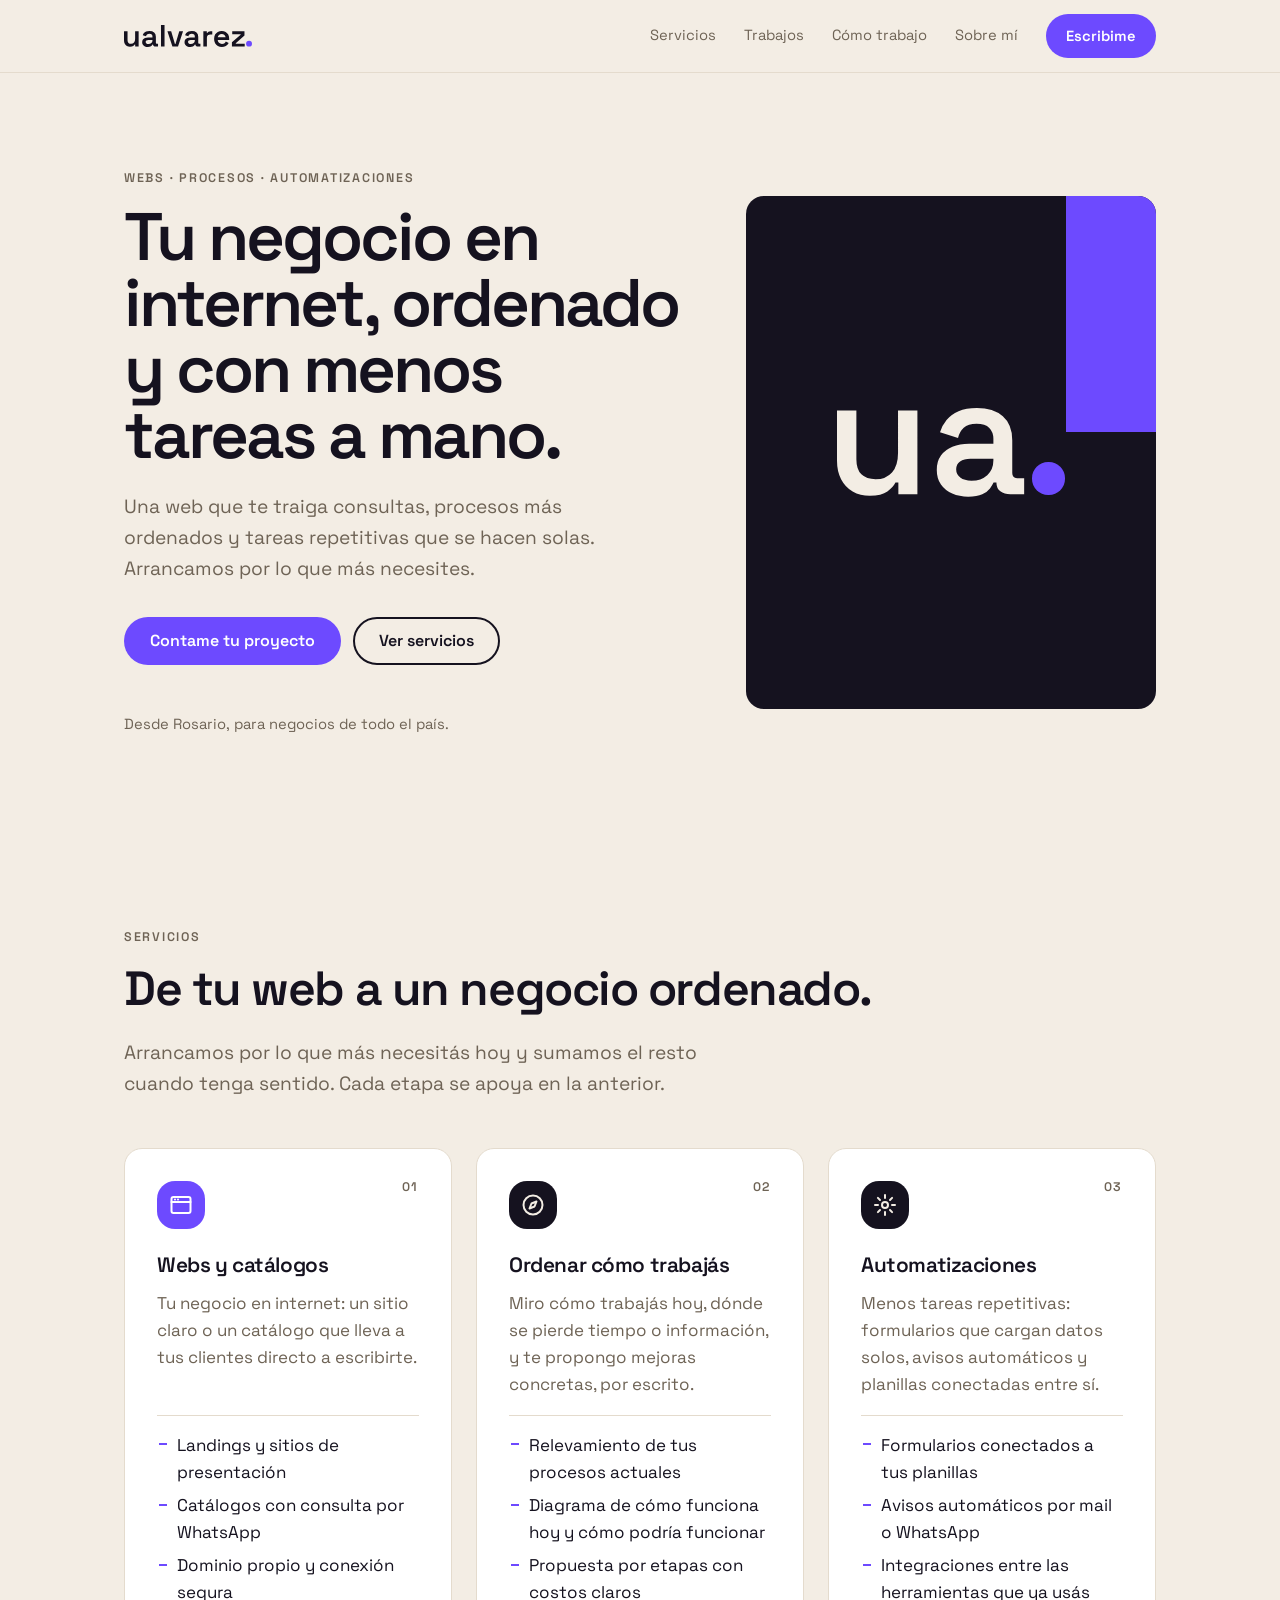
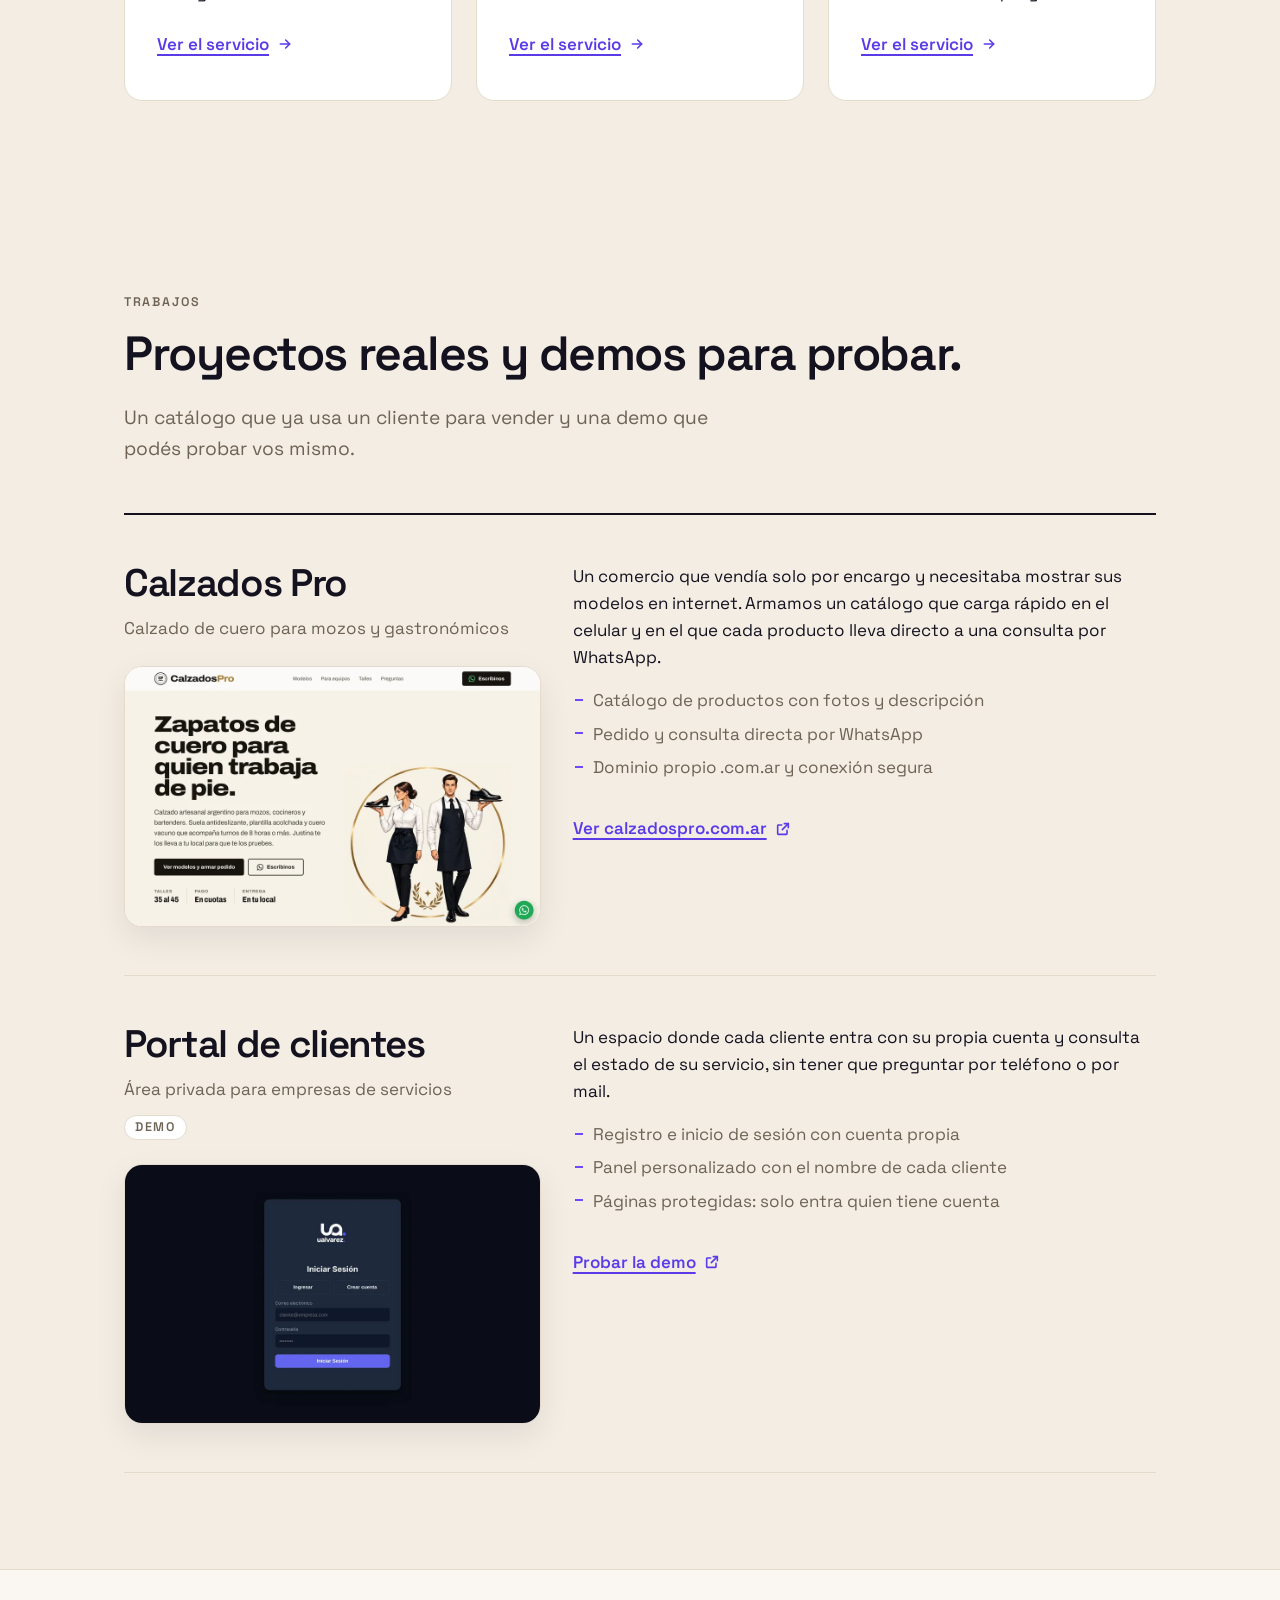
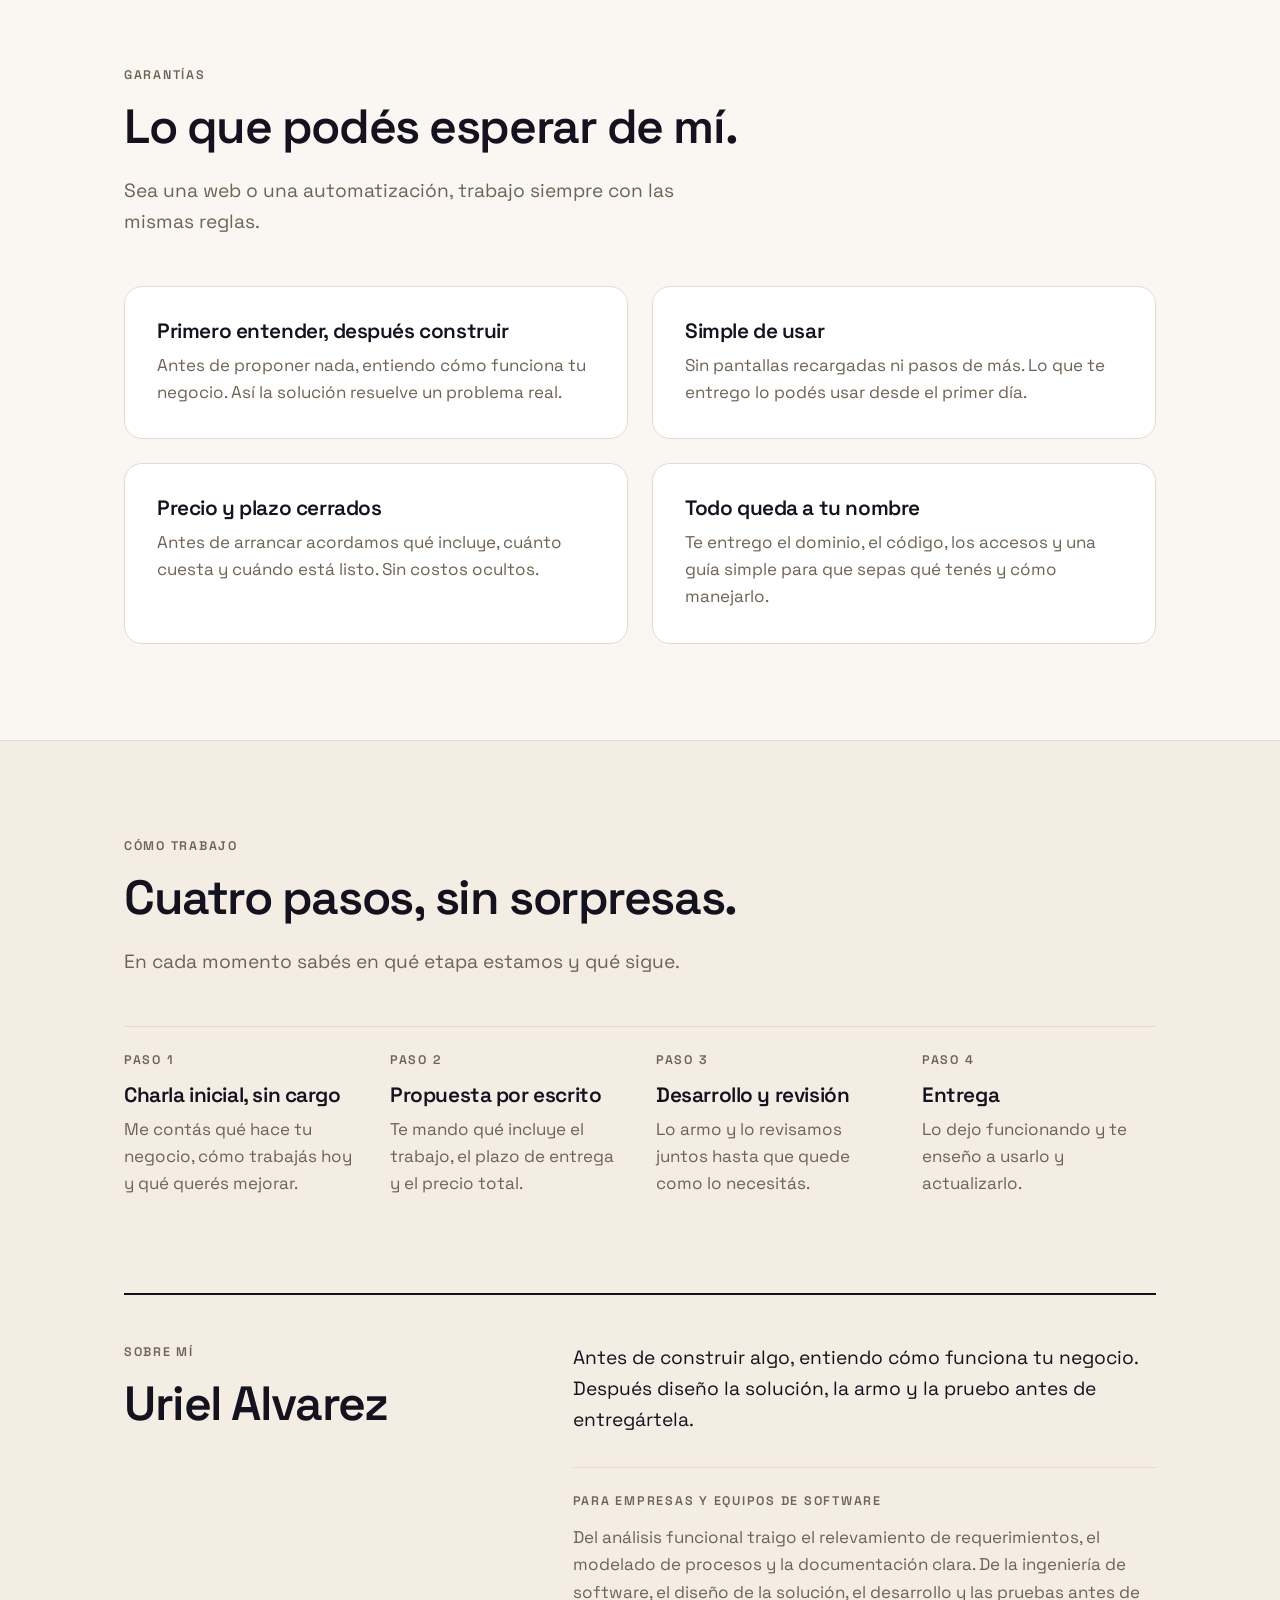
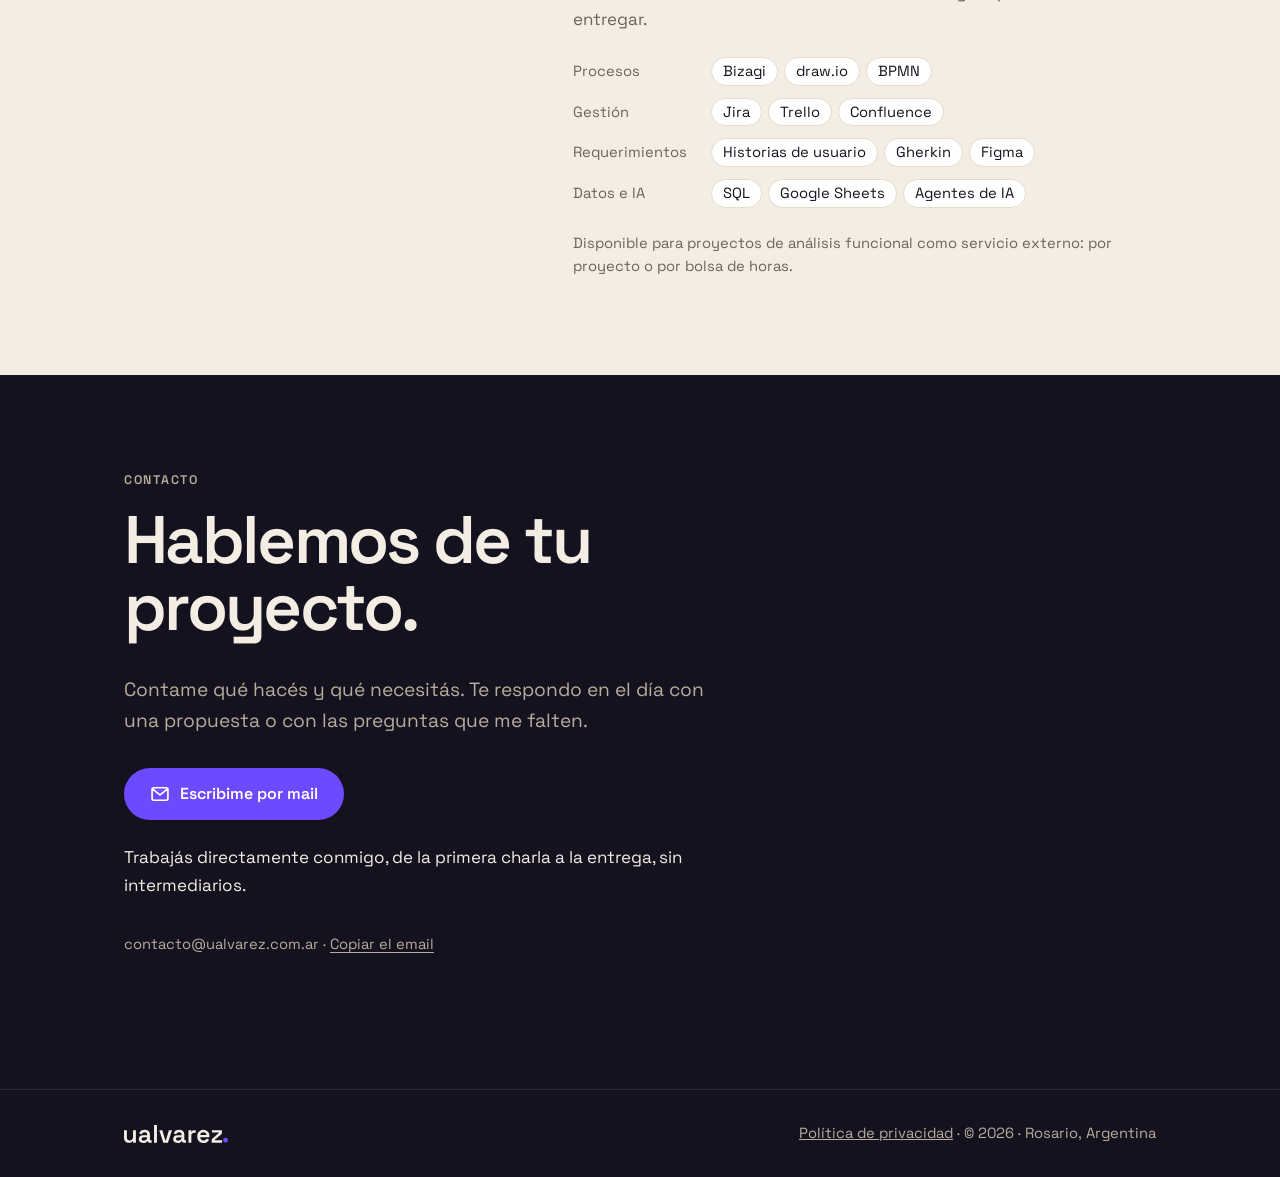
==== commit e3d8dde7: "Páginas por servicio y título del inicio para búsquedas locales - Tres páginas nuevas: webs-y-catalo" ====
--- a/index.html
+++ b/index.html
@@ -3,12 +3,12 @@
 <head>
   <meta charset="UTF-8">
   <meta name="viewport" content="width=device-width, initial-scale=1.0">
-  <title>ualvarez | Te ayudo a digitalizar tu negocio</title>
+  <title>Webs, procesos y automatizaciones en Rosario | ualvarez</title>
   <meta name="description" content="Webs, relevamiento de procesos y automatizaciones para negocios. Precio y plazo cerrados antes de empezar. Desde Rosario, Argentina.">
 
   <link rel="canonical" href="https://www.ualvarez.com.ar/">
 
-  <meta property="og:title" content="ualvarez | Te ayudo a digitalizar tu negocio">
+  <meta property="og:title" content="Webs, procesos y automatizaciones en Rosario | ualvarez">
   <meta property="og:description" content="Webs, procesos y automatizaciones para negocios. Precio y plazo cerrados antes de empezar.">
   <meta property="og:type" content="website">
   <meta property="og:url" content="https://www.ualvarez.com.ar/">
@@ -57,7 +57,8 @@
         "itemOffered": {
           "@type": "Service",
           "name": "Webs y catálogos",
-          "description": "Landings, sitios de presentación y catálogos con consulta por WhatsApp, con dominio propio y conexión segura."
+          "description": "Landings, sitios de presentación y catálogos con consulta por WhatsApp, con dominio propio y conexión segura.",
+          "url": "https://www.ualvarez.com.ar/webs-y-catalogos.html"
         }
       },
       {
@@ -65,7 +66,8 @@
         "itemOffered": {
           "@type": "Service",
           "name": "Ordenar cómo trabajás",
-          "description": "Relevamiento de procesos, diagrama de cómo funciona hoy y cómo podría funcionar, y propuesta por etapas con costos claros."
+          "description": "Relevamiento de procesos, diagrama de cómo funciona hoy y cómo podría funcionar, y propuesta por etapas con costos claros.",
+          "url": "https://www.ualvarez.com.ar/ordenar-procesos.html"
         }
       },
       {
@@ -73,7 +75,8 @@
         "itemOffered": {
           "@type": "Service",
           "name": "Automatizaciones",
-          "description": "Formularios conectados a planillas, avisos automáticos por mail o WhatsApp e integraciones entre las herramientas que ya usás."
+          "description": "Formularios conectados a planillas, avisos automáticos por mail o WhatsApp e integraciones entre las herramientas que ya usás.",
+          "url": "https://www.ualvarez.com.ar/automatizaciones.html"
         }
       }
     ]
@@ -134,11 +137,6 @@
       .menu-texto { position: absolute; width: 1px; height: 1px; overflow: hidden; clip: rect(0 0 0 0); white-space: nowrap; }
     }
 
-    /* Secciones */
-    section { padding: var(--e-9) 0; }
-    @media (max-width: 760px) { section { padding: var(--e-8) 0; } }
-    .intro { font-size: var(--texto-intro); color: var(--tinta-suave); }
-    .acciones { display: flex; flex-wrap: wrap; gap: var(--e-3); }
 
     /* Héroe */
     .heroe { padding: var(--e-9) 0; }
@@ -198,10 +196,6 @@
       .ua { font-size: 64px; }
     }
 
-    /* Listas con guion violeta (servicios y trabajos) */
-    .guiones { list-style: none; padding: 0; }
-    .guiones li { padding-left: 20px; position: relative; margin-bottom: 6px; }
-    .guiones li::before { content: ""; position: absolute; left: 2px; top: .7em; width: 8px; height: 2px; background: var(--violeta); }
 
     /* Servicios: de la web a un negocio ordenado, en etapas */
     .servicios { list-style: none; margin: var(--e-7) 0 0; padding: 0; display: grid; grid-template-columns: repeat(3, minmax(0, 1fr)); gap: var(--e-5); }
@@ -217,6 +211,7 @@
     .servicio h3 { margin-bottom: var(--e-3); }
     .servicio p { color: var(--tinta-suave); margin: 0 0 var(--e-4); }
     .servicio ul { margin: auto 0 0; padding-top: var(--e-4); border-top: 1px solid var(--linea); }
+    .servicio .ver { align-self: flex-start; margin-top: var(--e-2); }
     @media (max-width: 900px) { .servicios { grid-template-columns: 1fr; } .servicio { padding: var(--e-5); } .servicio .numero { top: var(--e-5); right: var(--e-5); } }
 
     /* Trabajos */
@@ -235,13 +230,6 @@
     }
     .trabajo .detalle p { margin-bottom: var(--e-4); }
     .trabajo ul { margin: 0 0 var(--e-5); color: var(--tinta-suave); }
-    .ver {
-      display: inline-flex; align-items: center; gap: var(--e-2);
-      font-weight: 600; color: var(--violeta-texto); padding: 10px 0;
-      text-decoration: underline; text-underline-offset: 4px; text-decoration-thickness: 2px;
-    }
-    .ver:hover { color: var(--tinta); }
-    .ver svg { width: 16px; height: 16px; }
     @media (max-width: 760px) { .trabajo { grid-template-columns: 1fr; gap: var(--e-4); padding: var(--e-6) 0; } }
 
     /* Garantías */
@@ -252,16 +240,6 @@
     .garantias p { color: var(--tinta-suave); margin: 0; }
     @media (max-width: 760px) { .garantias { grid-template-columns: 1fr; } .garantias div { padding: var(--e-5); } }
 
-    /* Cómo trabajo: cuatro pasos sobre una línea */
-    .pasos { list-style: none; margin: var(--e-7) 0 0; padding: 0; display: grid; grid-template-columns: repeat(4, minmax(0, 1fr)); gap: var(--e-6); border-top: 1px solid var(--linea); }
-    .pasos li { padding-top: var(--e-5); }
-    .pasos .etiqueta { margin-bottom: var(--e-3); }
-    .pasos h3 { margin-bottom: var(--e-2); }
-    .pasos p { color: var(--tinta-suave); margin: 0; }
-    @media (max-width: 760px) {
-      .pasos { grid-template-columns: 1fr; gap: 0; border-top: 0; }
-      .pasos li { padding: var(--e-5) 0; border-top: 1px solid var(--linea); }
-    }
 
     /* Sobre mí */
     .sobre-mi { padding-top: 0; }
@@ -278,12 +256,6 @@
     @media (max-width: 560px) { .herramientas dl { grid-template-columns: 1fr; gap: 6px; } .herramientas dd { margin-bottom: var(--e-3); } }
 
     /* Contacto */
-    .contacto { background: var(--tinta); color: var(--papel); }
-    .contacto h2 { font-size: var(--texto-display); letter-spacing: -0.04em; line-height: 1; max-width: 12ch; }
-    .contacto .intro { color: var(--tinta-suave-osc); }
-    .contacto .acciones { margin-top: var(--e-6); }
-    .contacto .directo { margin: var(--e-5) 0 0; color: var(--papel); }
-    .contacto .email { margin: var(--e-5) 0 0; font-size: var(--texto-chico); color: var(--tinta-suave-osc); }
     .copiar {
       margin-top: 0; background: none; border: 0; padding: 0; min-height: 44px; cursor: pointer;
       font: inherit; font-size: var(--texto-chico); color: var(--tinta-suave-osc);
@@ -300,6 +272,7 @@
   <defs>
     <symbol id="i-mail" viewBox="0 0 24 24"><g fill="none" stroke="currentColor" stroke-width="2" stroke-linecap="round" stroke-linejoin="round"><rect x="2.5" y="4.5" width="19" height="15" rx="2"/><path d="M3 6l9 7 9-7"/></g></symbol>
     <symbol id="i-abrir" viewBox="0 0 24 24"><g fill="none" stroke="currentColor" stroke-width="2.4" stroke-linecap="round" stroke-linejoin="round"><path d="M14 4h6v6"/><path d="M20 4l-9 9"/><path d="M18 14v5a1 1 0 0 1-1 1H5a1 1 0 0 1-1-1V7a1 1 0 0 1 1-1h5"/></g></symbol>
+    <symbol id="i-flecha" viewBox="0 0 24 24"><g fill="none" stroke="currentColor" stroke-width="2.4" stroke-linecap="round" stroke-linejoin="round"><path d="M5 12h14"/><path d="M13 6l6 6-6 6"/></g></symbol>
     <symbol id="i-web" viewBox="0 0 24 24"><g fill="none" stroke="currentColor" stroke-width="2" stroke-linecap="round" stroke-linejoin="round"><rect x="2.5" y="4" width="19" height="16" rx="2"/><path d="M2.5 9h19"/><path d="M6 6.5h.01M9 6.5h.01"/></g></symbol>
     <symbol id="i-brujula" viewBox="0 0 24 24"><g fill="none" stroke="currentColor" stroke-width="2" stroke-linecap="round" stroke-linejoin="round"><circle cx="12" cy="12" r="9.5"/><path d="M15.5 8.5l-2 5-5 2 2-5z"/></g></symbol>
     <symbol id="i-engranaje" viewBox="0 0 24 24"><g fill="none" stroke="currentColor" stroke-width="2" stroke-linecap="round" stroke-linejoin="round"><circle cx="12" cy="12" r="3"/><path d="M12 2v3M12 19v3M2 12h3M19 12h3M4.9 4.9l2.1 2.1M17 17l2.1 2.1M4.9 19.1L7 17M17 7l2.1-2.1"/></g></symbol>
@@ -366,6 +339,7 @@
             <li>Catálogos con consulta por WhatsApp</li>
             <li>Dominio propio y conexión segura</li>
           </ul>
+          <a class="ver" href="./webs-y-catalogos.html">Ver el servicio<span class="oculto">: webs y catálogos</span><svg aria-hidden="true"><use href="#i-flecha"/></svg></a>
         </li>
         <li class="servicio">
           <span class="etiqueta numero" aria-hidden="true">02</span>
@@ -377,6 +351,7 @@
             <li>Diagrama de cómo funciona hoy y cómo podría funcionar</li>
             <li>Propuesta por etapas con costos claros</li>
           </ul>
+          <a class="ver" href="./ordenar-procesos.html">Ver el servicio<span class="oculto">: ordenar cómo trabajás</span><svg aria-hidden="true"><use href="#i-flecha"/></svg></a>
         </li>
         <li class="servicio">
           <span class="etiqueta numero" aria-hidden="true">03</span>
@@ -388,6 +363,7 @@
             <li>Avisos automáticos por mail o WhatsApp</li>
             <li>Integraciones entre las herramientas que ya usás</li>
           </ul>
+          <a class="ver" href="./automatizaciones.html">Ver el servicio<span class="oculto">: automatizaciones</span><svg aria-hidden="true"><use href="#i-flecha"/></svg></a>
         </li>
       </ul>
     </div>
--- a/assets/css/base.css
+++ b/assets/css/base.css
@@ -145,6 +145,45 @@
 .marca img { width: 128px; height: auto; }
 @media (max-width: 400px) { .marca img { width: 100px; } }
 
+/* Secciones de contenido (inicio y páginas de servicio) */
+section { padding: var(--e-9) 0; }
+@media (max-width: 760px) { section { padding: var(--e-8) 0; } }
+.intro { font-size: var(--texto-intro); color: var(--tinta-suave); }
+.acciones { display: flex; flex-wrap: wrap; gap: var(--e-3); }
+
+/* Lista con guion violeta */
+.guiones { list-style: none; padding: 0; }
+.guiones li { padding-left: 20px; position: relative; margin-bottom: 6px; }
+.guiones li::before { content: ""; position: absolute; left: 2px; top: .7em; width: 8px; height: 2px; background: var(--violeta); }
+
+/* Enlace destacado con ícono (ver un proyecto, ir a un servicio) */
+.ver {
+  display: inline-flex; align-items: center; gap: var(--e-2);
+  font-weight: 600; color: var(--violeta-texto); padding: 10px 0;
+  text-decoration: underline; text-underline-offset: 4px; text-decoration-thickness: 2px;
+}
+.ver:hover { color: var(--tinta); }
+.ver svg { width: 16px; height: 16px; }
+
+/* Cómo trabajo: cuatro pasos sobre una línea */
+.pasos { list-style: none; margin: var(--e-7) 0 0; padding: 0; display: grid; grid-template-columns: repeat(4, minmax(0, 1fr)); gap: var(--e-6); border-top: 1px solid var(--linea); }
+.pasos li { padding-top: var(--e-5); }
+.pasos .etiqueta { margin-bottom: var(--e-3); }
+.pasos h3 { margin-bottom: var(--e-2); }
+.pasos p { color: var(--tinta-suave); margin: 0; }
+@media (max-width: 760px) {
+  .pasos { grid-template-columns: 1fr; gap: 0; border-top: 0; }
+  .pasos li { padding: var(--e-5) 0; border-top: 1px solid var(--linea); }
+}
+
+/* Bloque de contacto (sección oscura al final de la página) */
+.contacto { background: var(--tinta); color: var(--papel); }
+.contacto h2 { font-size: var(--texto-display); letter-spacing: -0.04em; line-height: 1; max-width: 12ch; }
+.contacto .intro { color: var(--tinta-suave-osc); }
+.contacto .acciones { margin-top: var(--e-6); }
+.contacto .directo { margin: var(--e-5) 0 0; color: var(--papel); }
+.contacto .email { margin: var(--e-5) 0 0; font-size: var(--texto-chico); color: var(--tinta-suave-osc); }
+
 /* Pie */
 footer { background: var(--tinta); color: var(--tinta-suave-osc); border-top: 1px solid var(--linea-osc); padding: var(--e-6) 0; font-size: var(--texto-chico); }
 footer .wrap { display: flex; justify-content: space-between; align-items: center; flex-wrap: wrap; gap: var(--e-4); }
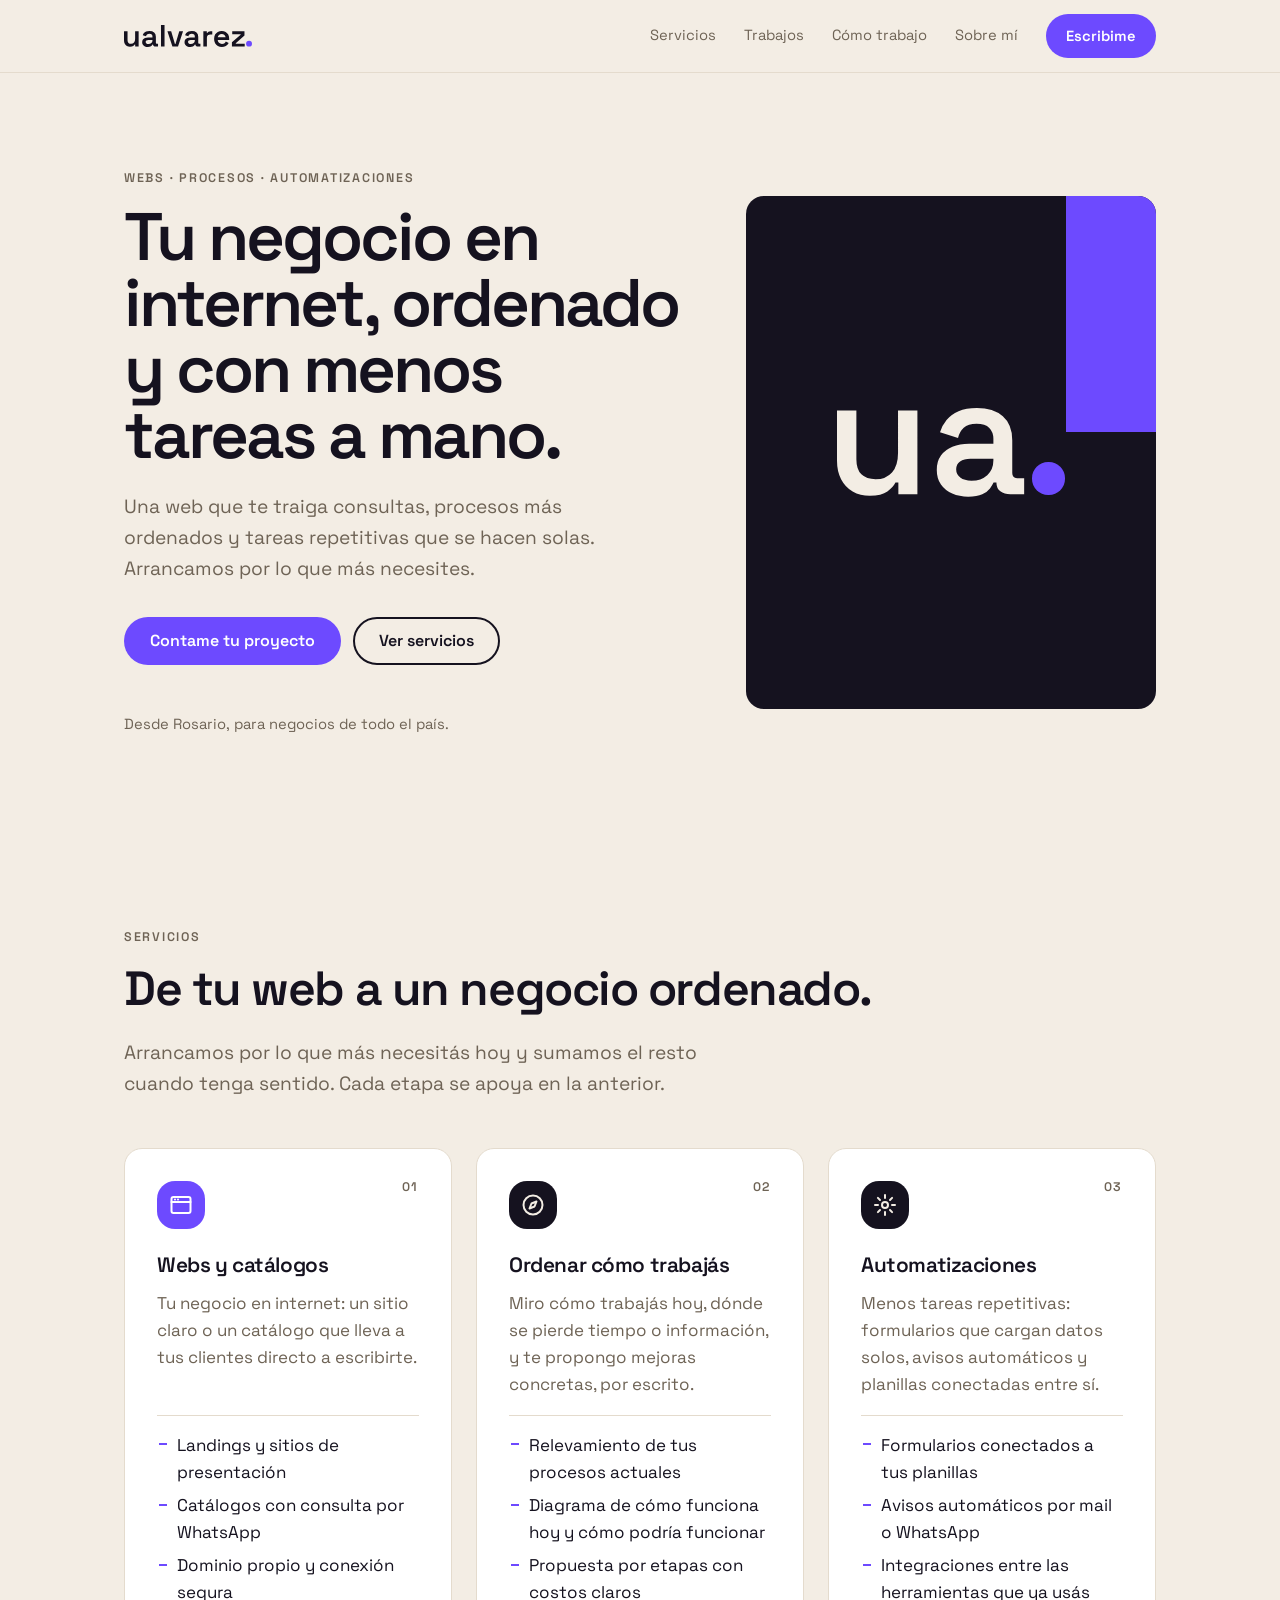
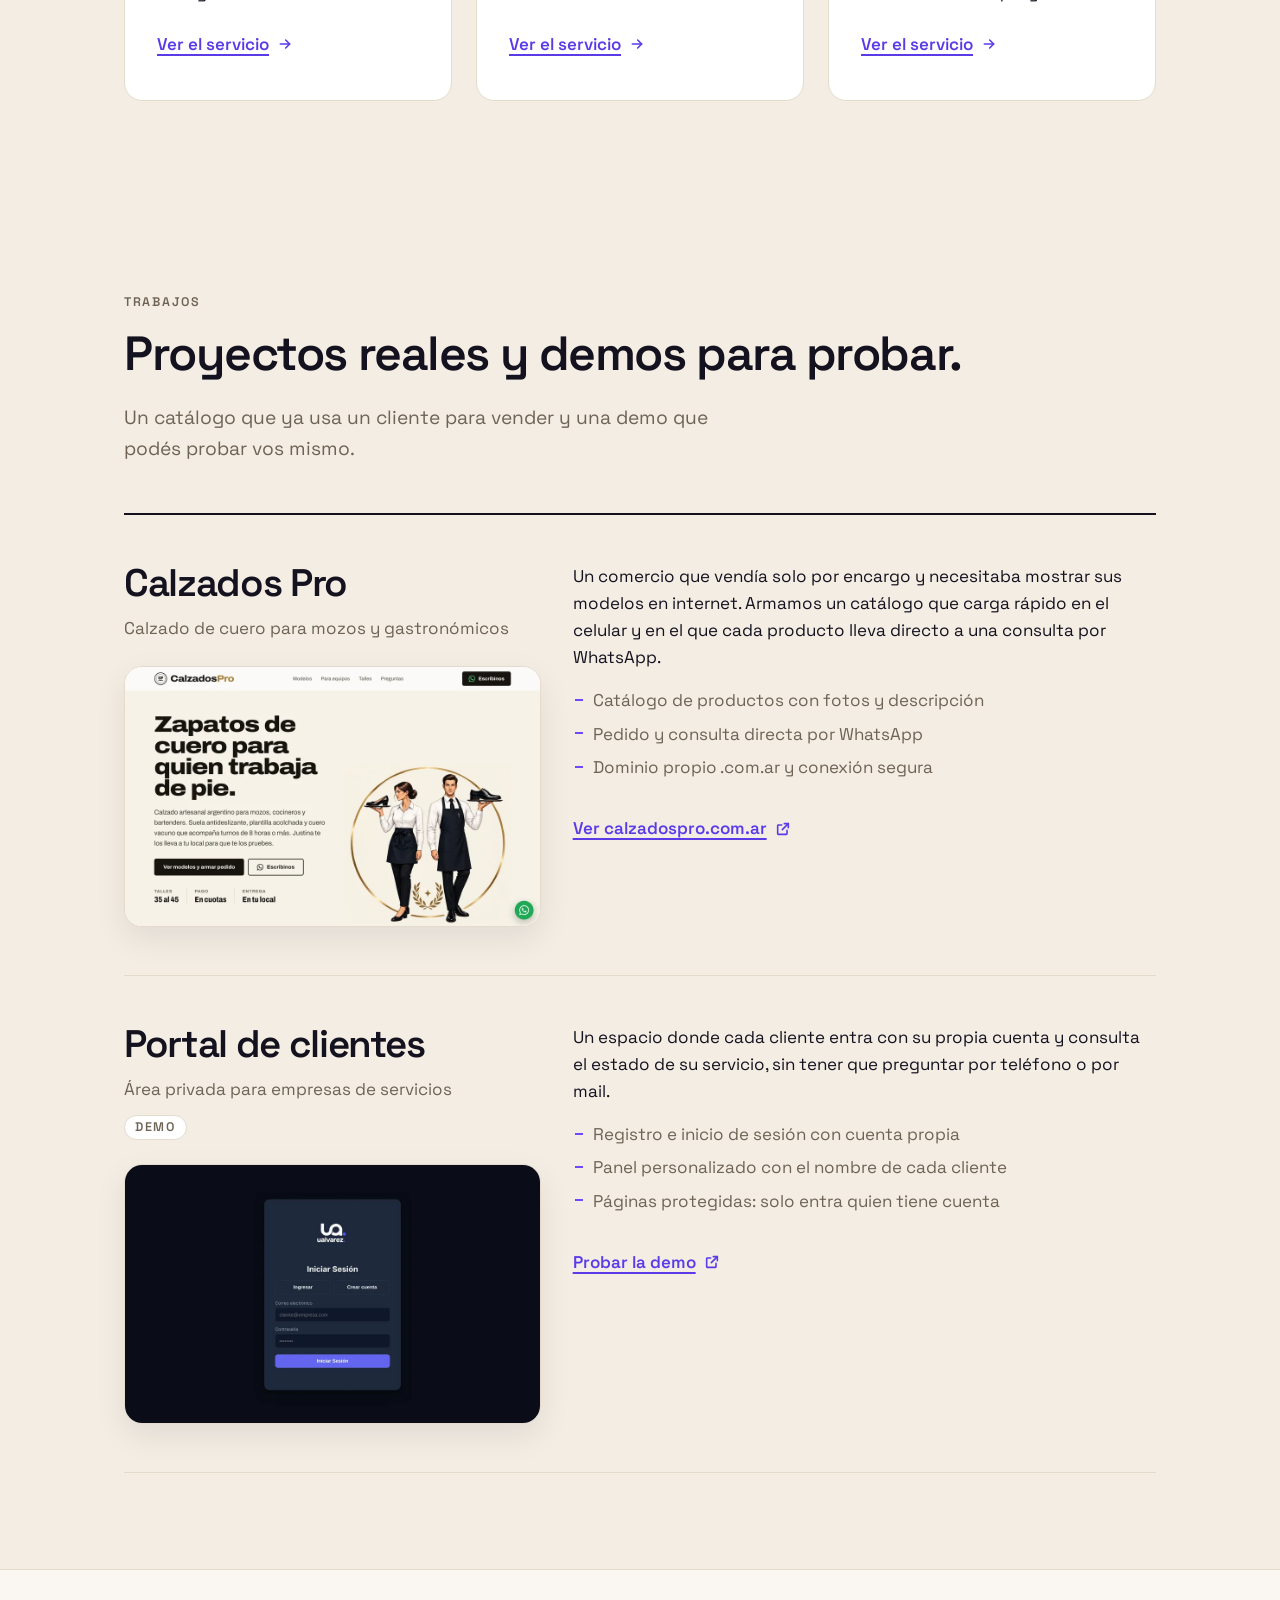
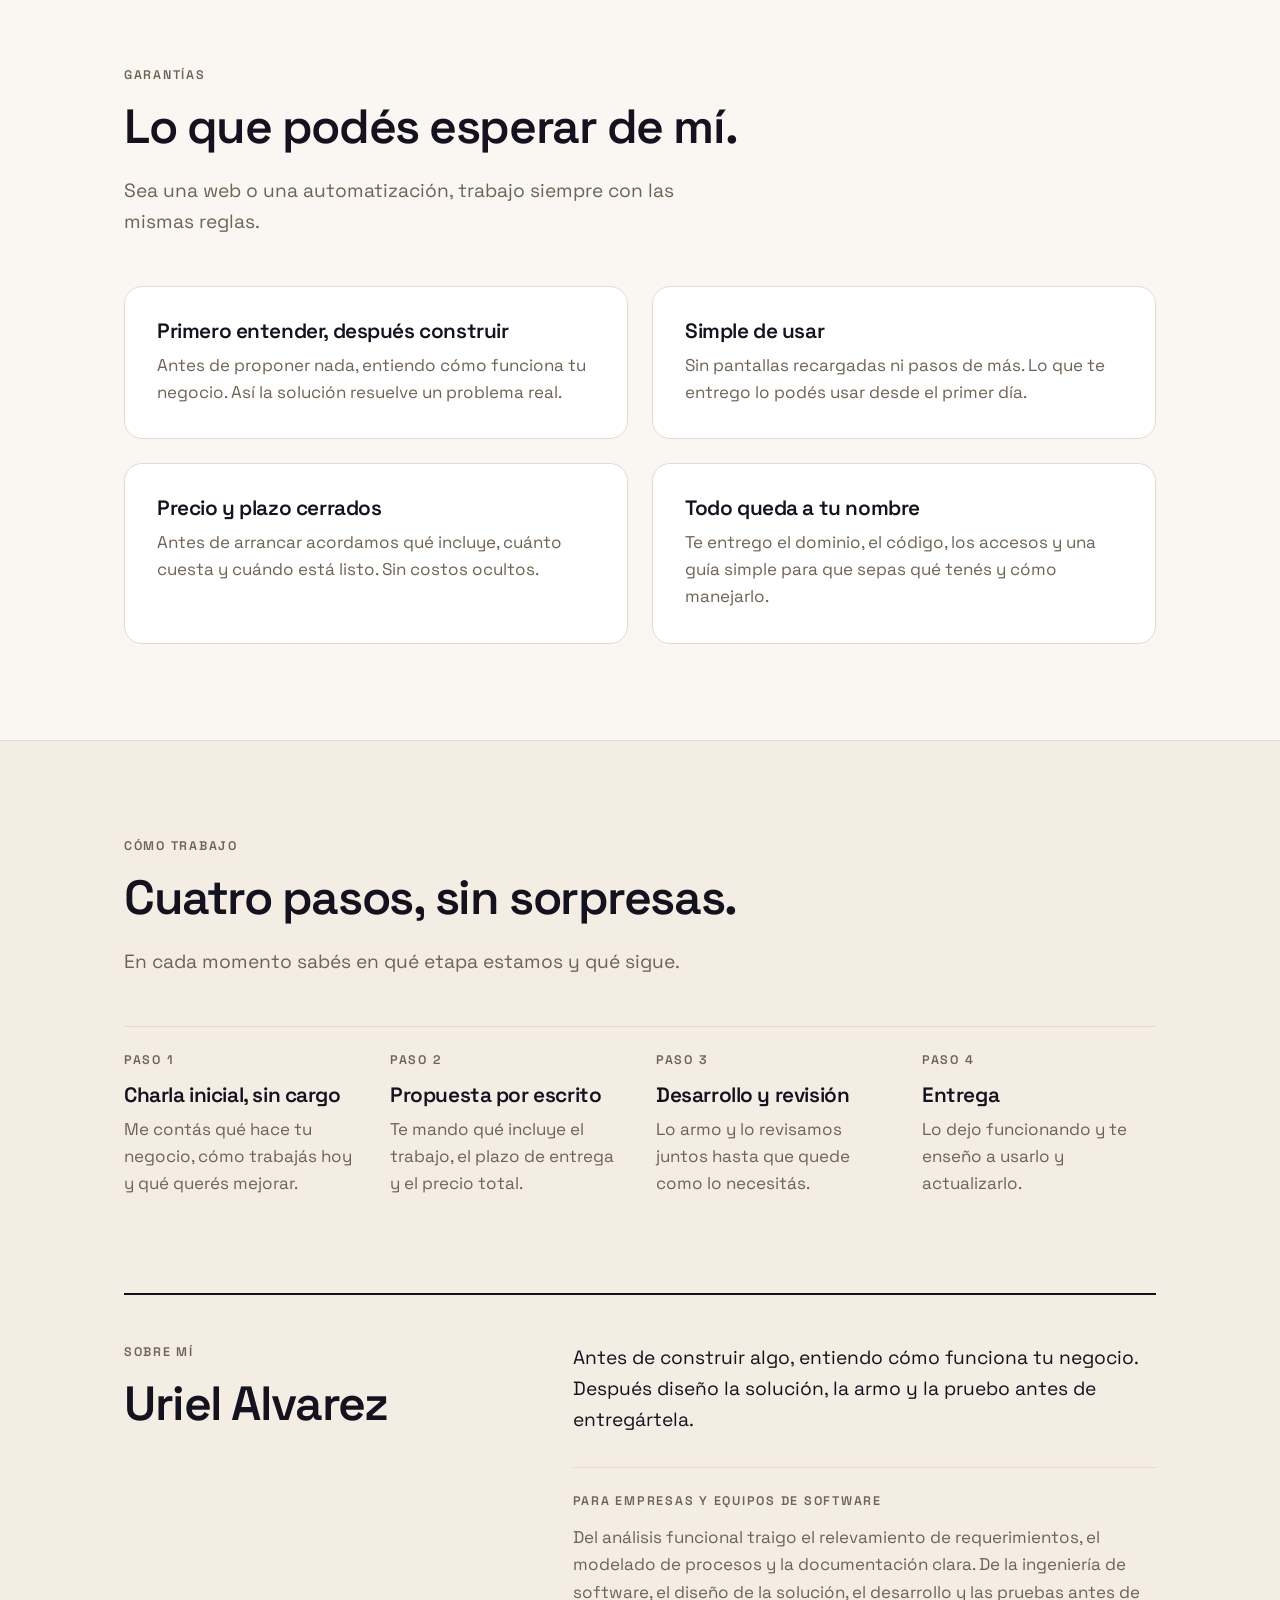
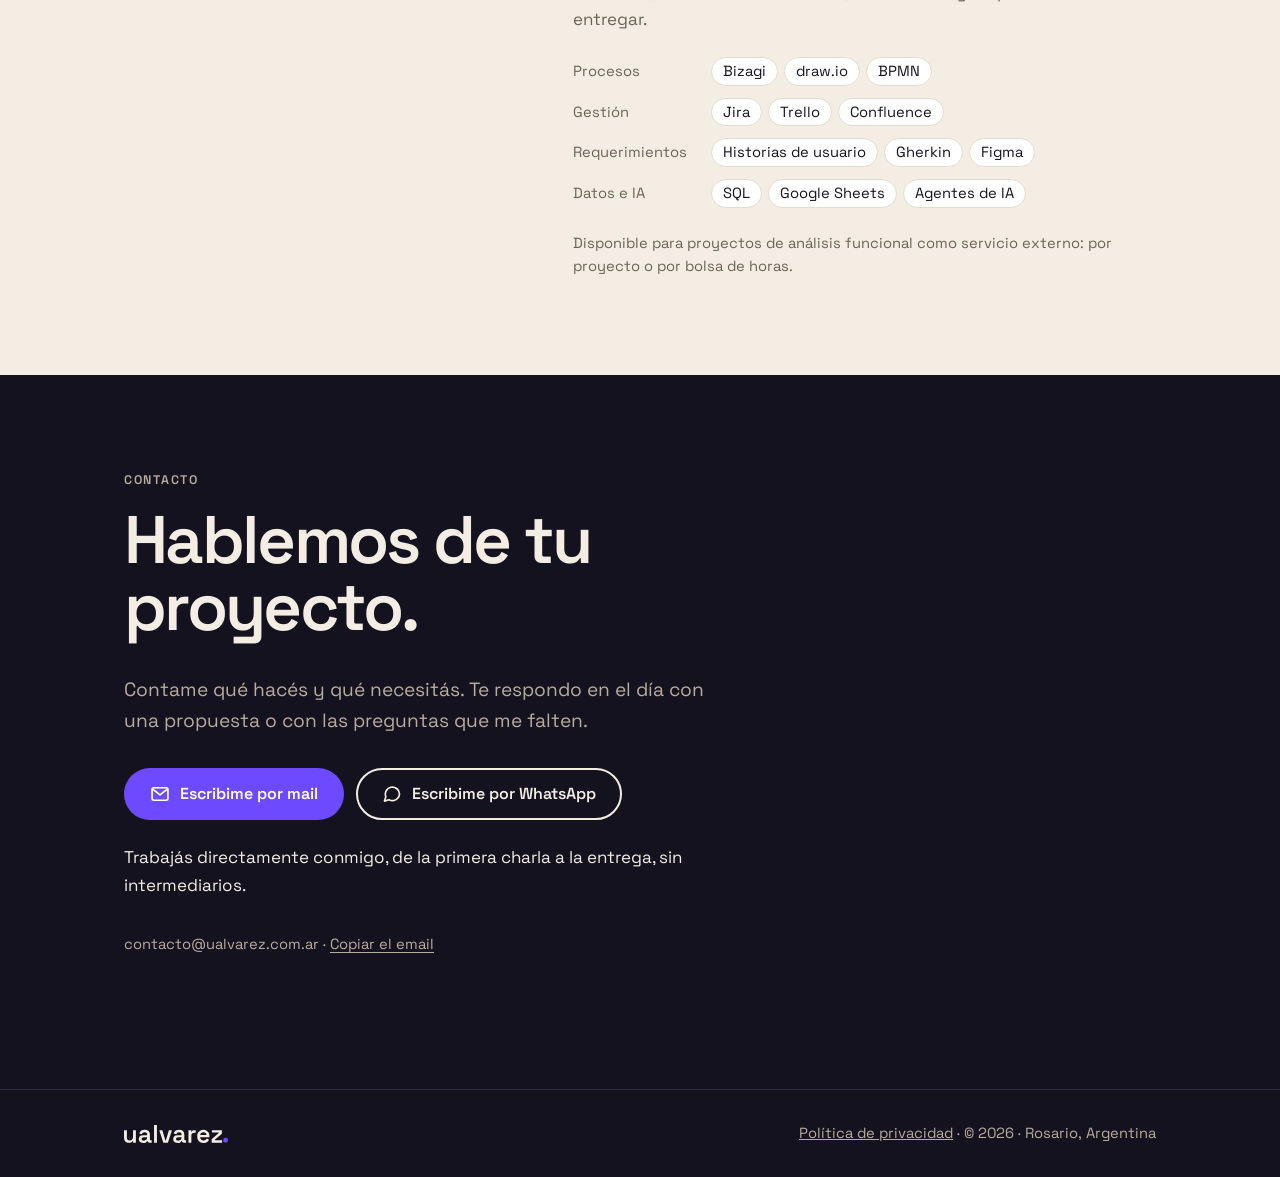
==== commit f13e20e5: "Contacto por WhatsApp - Botón «Escribime por WhatsApp» al lado del de mail, en el contacto del   ini" ====
--- a/index.html
+++ b/index.html
@@ -7,6 +7,8 @@
   <meta name="description" content="Webs, relevamiento de procesos y automatizaciones para negocios. Precio y plazo cerrados antes de empezar. Desde Rosario, Argentina.">
 
   <link rel="canonical" href="https://www.ualvarez.com.ar/">
+  <!-- Verificación de propiedad en Google Search Console: no borrar mientras se use Search Console -->
+  <meta name="google-site-verification" content="CZ_hdFAIo92MkgO5_vAXuWs6bsbOqqwY_YQ_sx_YRtA">
 
   <meta property="og:title" content="Webs, procesos y automatizaciones en Rosario | ualvarez">
   <meta property="og:description" content="Webs, procesos y automatizaciones para negocios. Precio y plazo cerrados antes de empezar.">
@@ -33,6 +35,7 @@
   "image": "https://www.ualvarez.com.ar/assets/og.png",
   "logo": "https://www.ualvarez.com.ar/assets/marca/ua-icono-512.png",
   "email": "contacto@ualvarez.com.ar",
+  "telephone": "+54 9 341 250-7273",
   "address": {
     "@type": "PostalAddress",
     "addressLocality": "Rosario",
@@ -510,6 +513,7 @@
         <a class="boton boton-principal" href="mailto:contacto@ualvarez.com.ar?subject=Consulta%20por%20mi%20negocio&amp;body=Mi%20negocio%20es%3A%20%0A%0ALo%20que%20necesito%3A%20%0A%0AC%C3%B3mo%20me%20contact%C3%A1s%3A%20">
           <svg aria-hidden="true"><use href="#i-mail"/></svg>Escribime por mail
         </a>
+        <a class="boton boton-secundario" href="https://wa.me/5493412507273?text=Hola%20Uriel%2C%20quiero%20hacer%20una%20consulta%20por%20mi%20negocio." target="_blank" rel="noopener noreferrer"><svg aria-hidden="true" viewBox="0 0 24 24"><path d="M21 11.5a8.5 8.5 0 0 1-12.6 7.4L3 20.5l1.6-5.2A8.5 8.5 0 1 1 21 11.5z" fill="none" stroke="currentColor" stroke-width="2" stroke-linejoin="round"/></svg>Escribime por WhatsApp<span class="oculto"> (se abre en otra pestaña)</span></a>
       </div>
       <p class="directo">Trabajás directamente conmigo, de la primera charla a la entrega, sin intermediarios.</p>
       <p class="email">contacto@ualvarez.com.ar · <button class="copiar" type="button" id="copiar">Copiar el email</button></p>
--- a/assets/css/base.css
+++ b/assets/css/base.css
@@ -131,6 +131,8 @@
 .boton-principal:hover { background: var(--violeta-hover); }
 .boton-secundario { color: var(--tinta); border-color: var(--tinta); background: transparent; }
 .boton-secundario:hover { background: var(--tinta); color: var(--papel); }
+.oscuro .boton-secundario { color: var(--papel); border-color: var(--papel); }
+.oscuro .boton-secundario:hover { background: var(--papel); color: var(--tinta); }
 .boton-chico { padding: 10px 18px; font-size: var(--texto-chico); }
 @media (max-width: 400px) { .boton-chico { padding: 10px 14px; } }
 
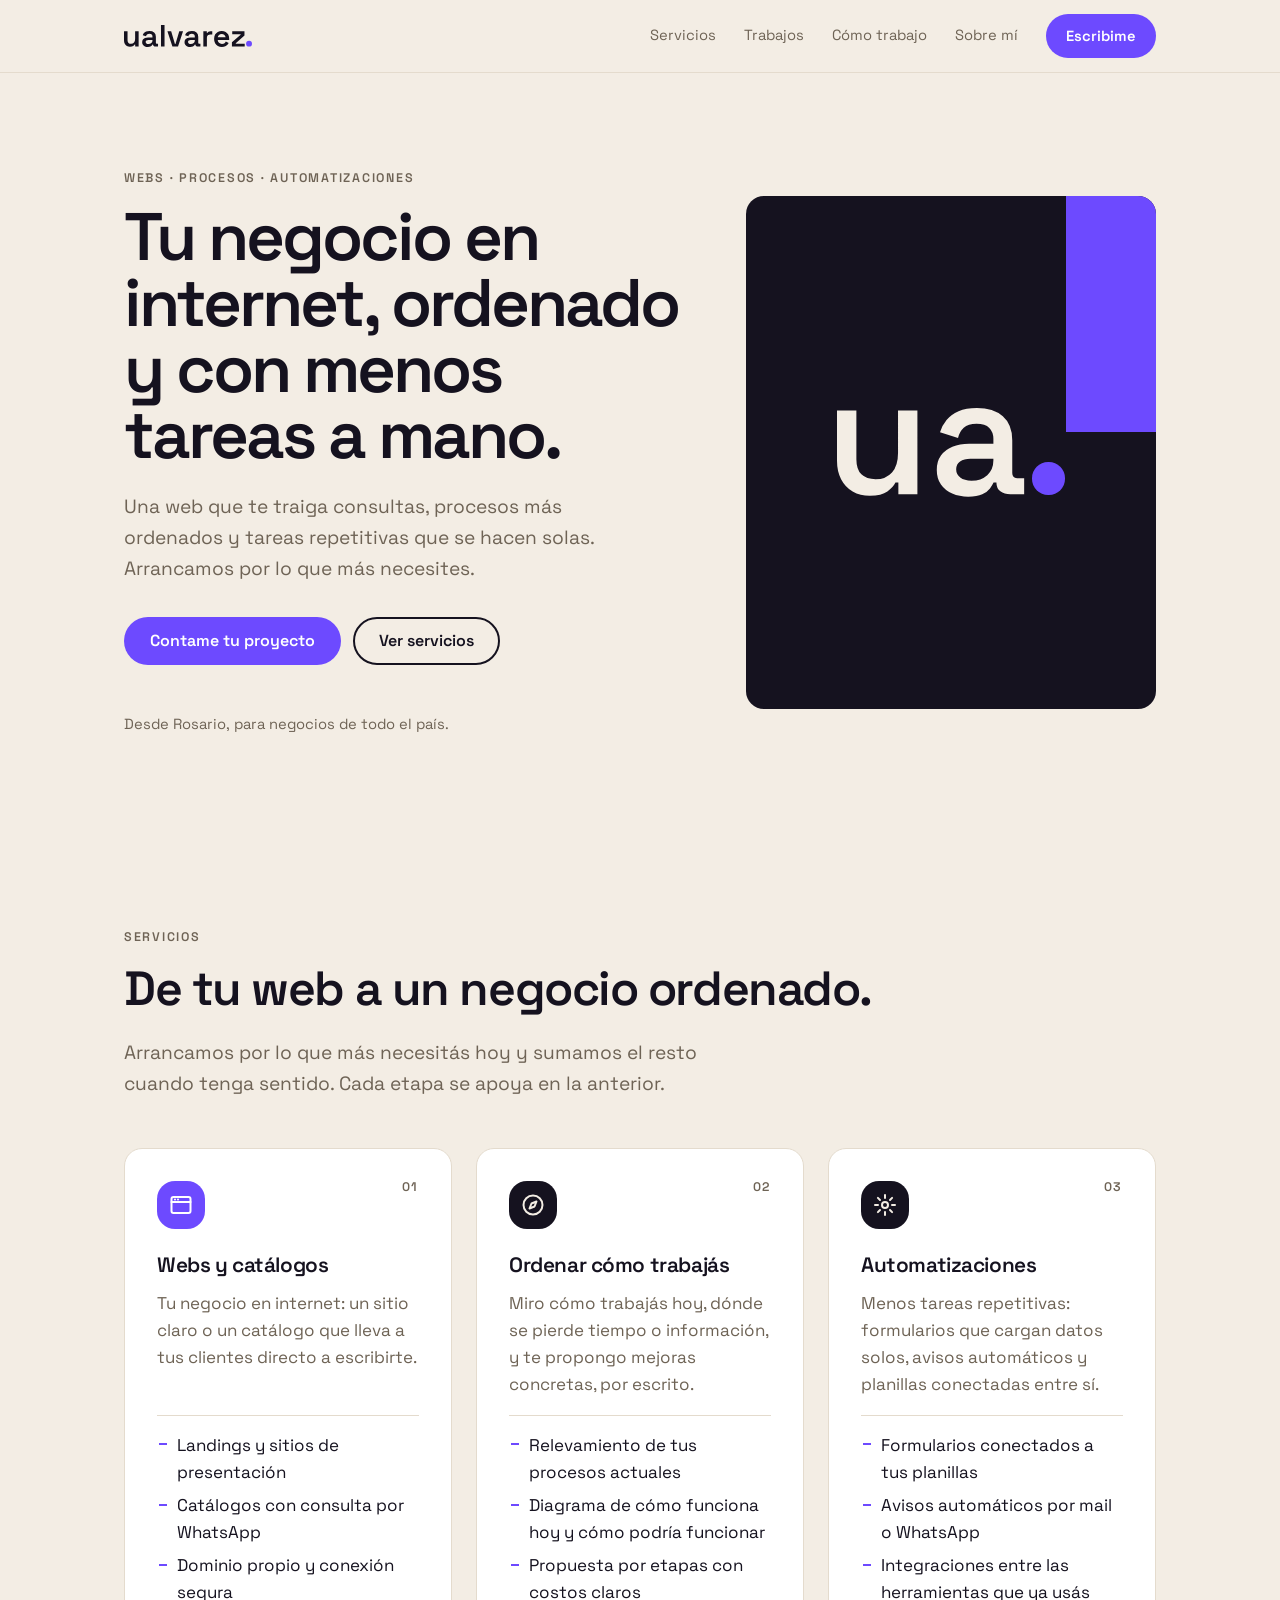
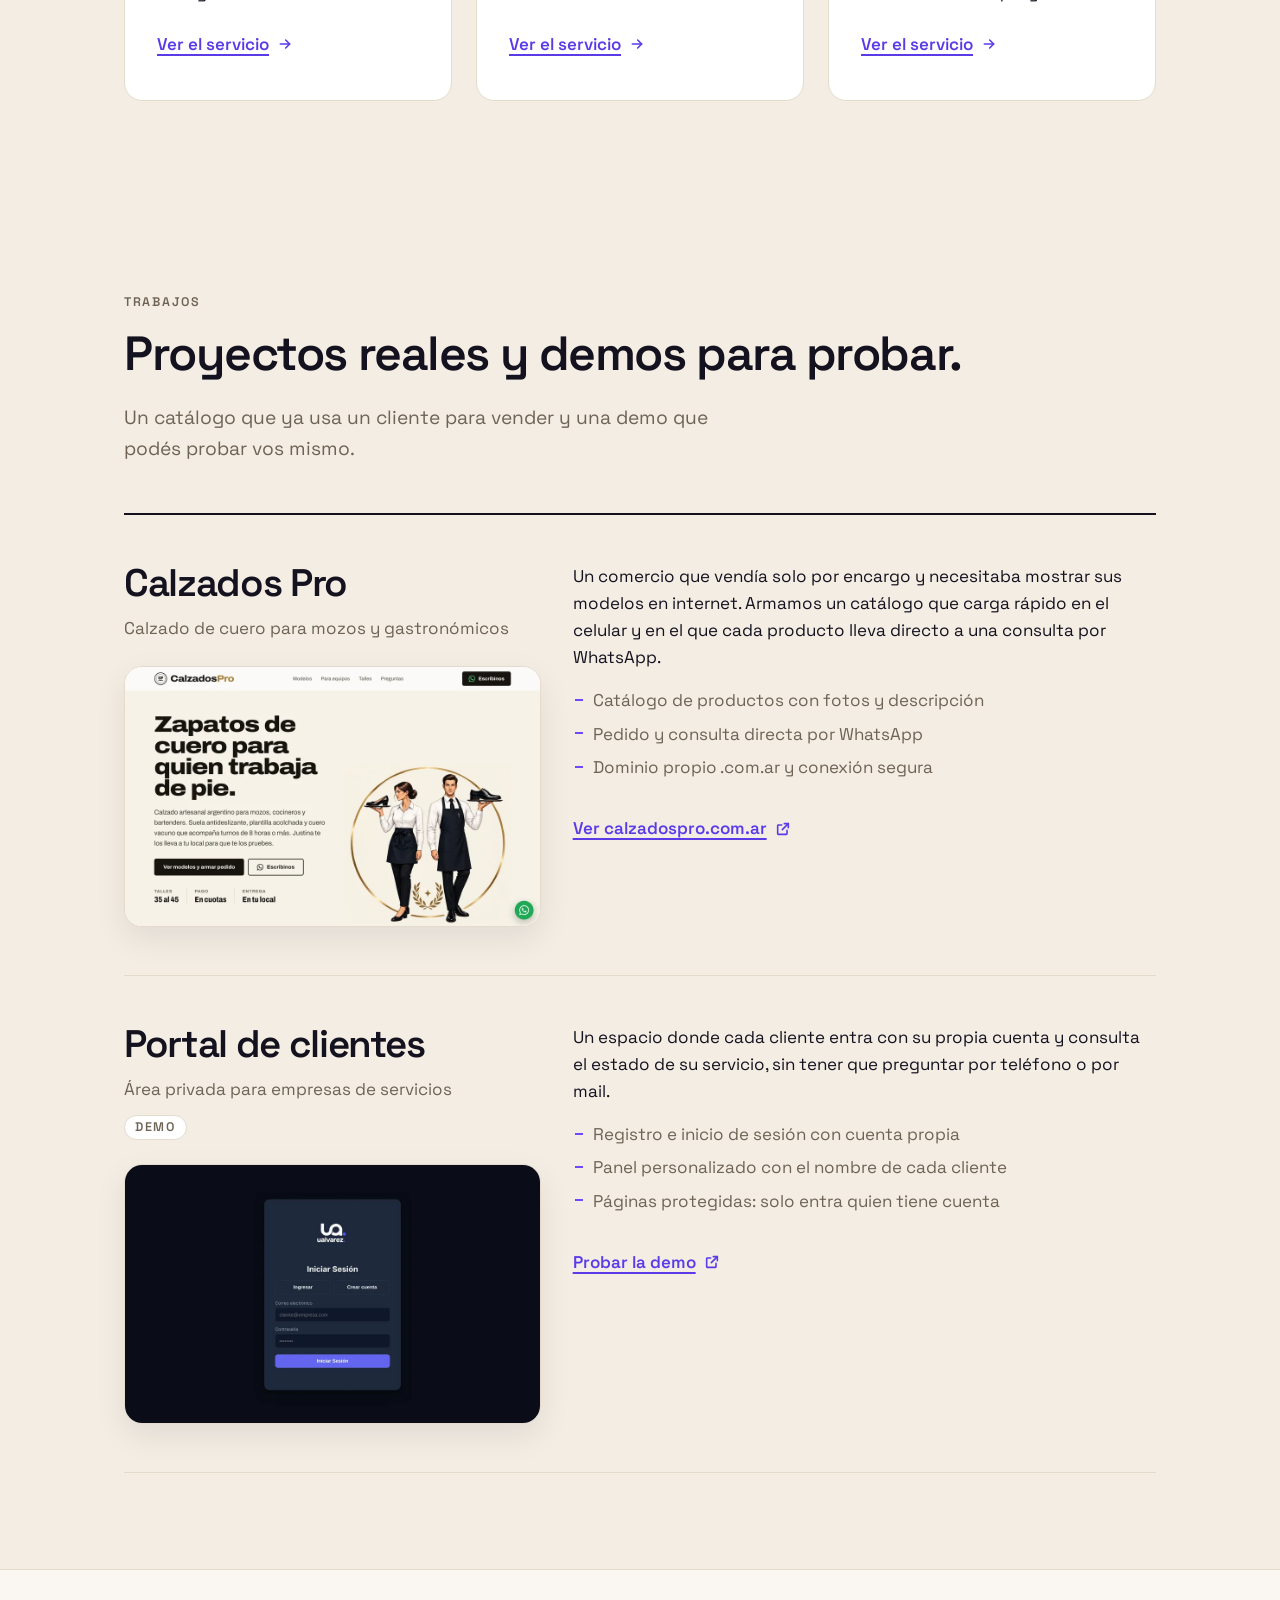
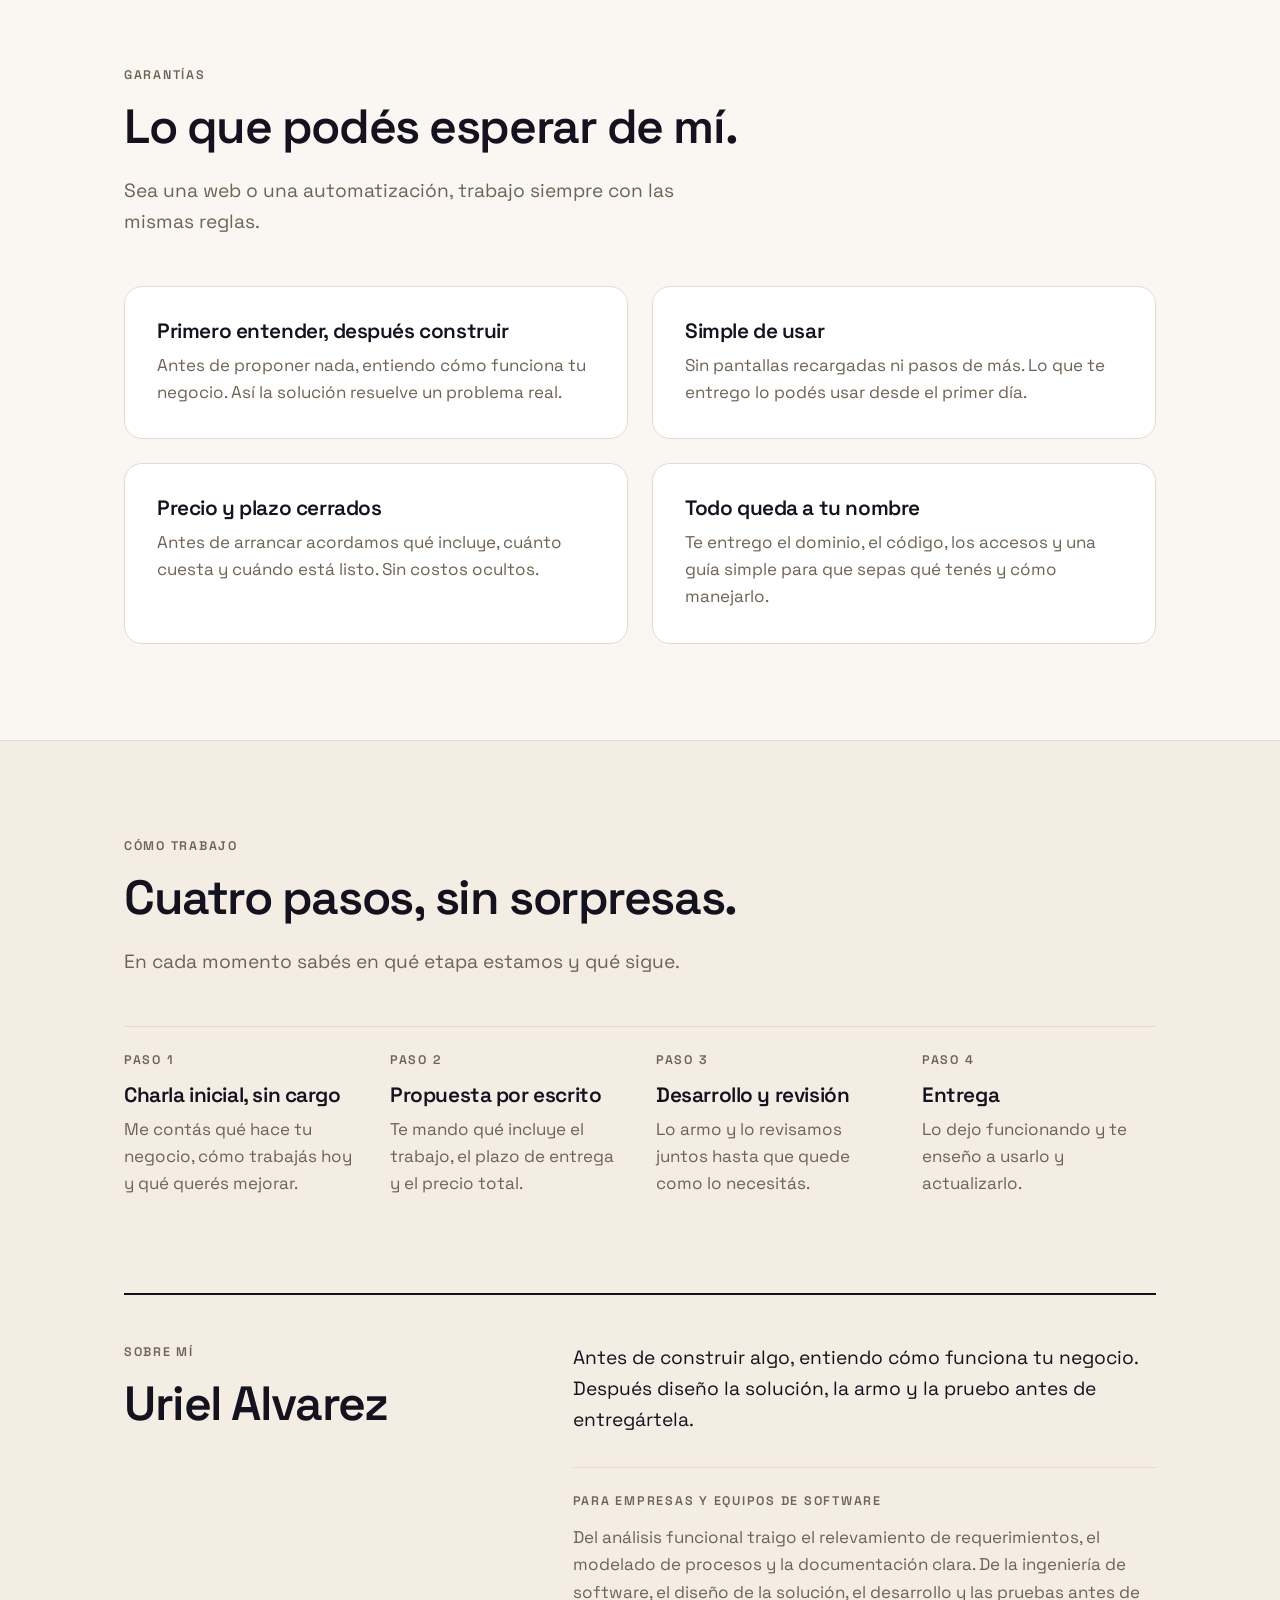
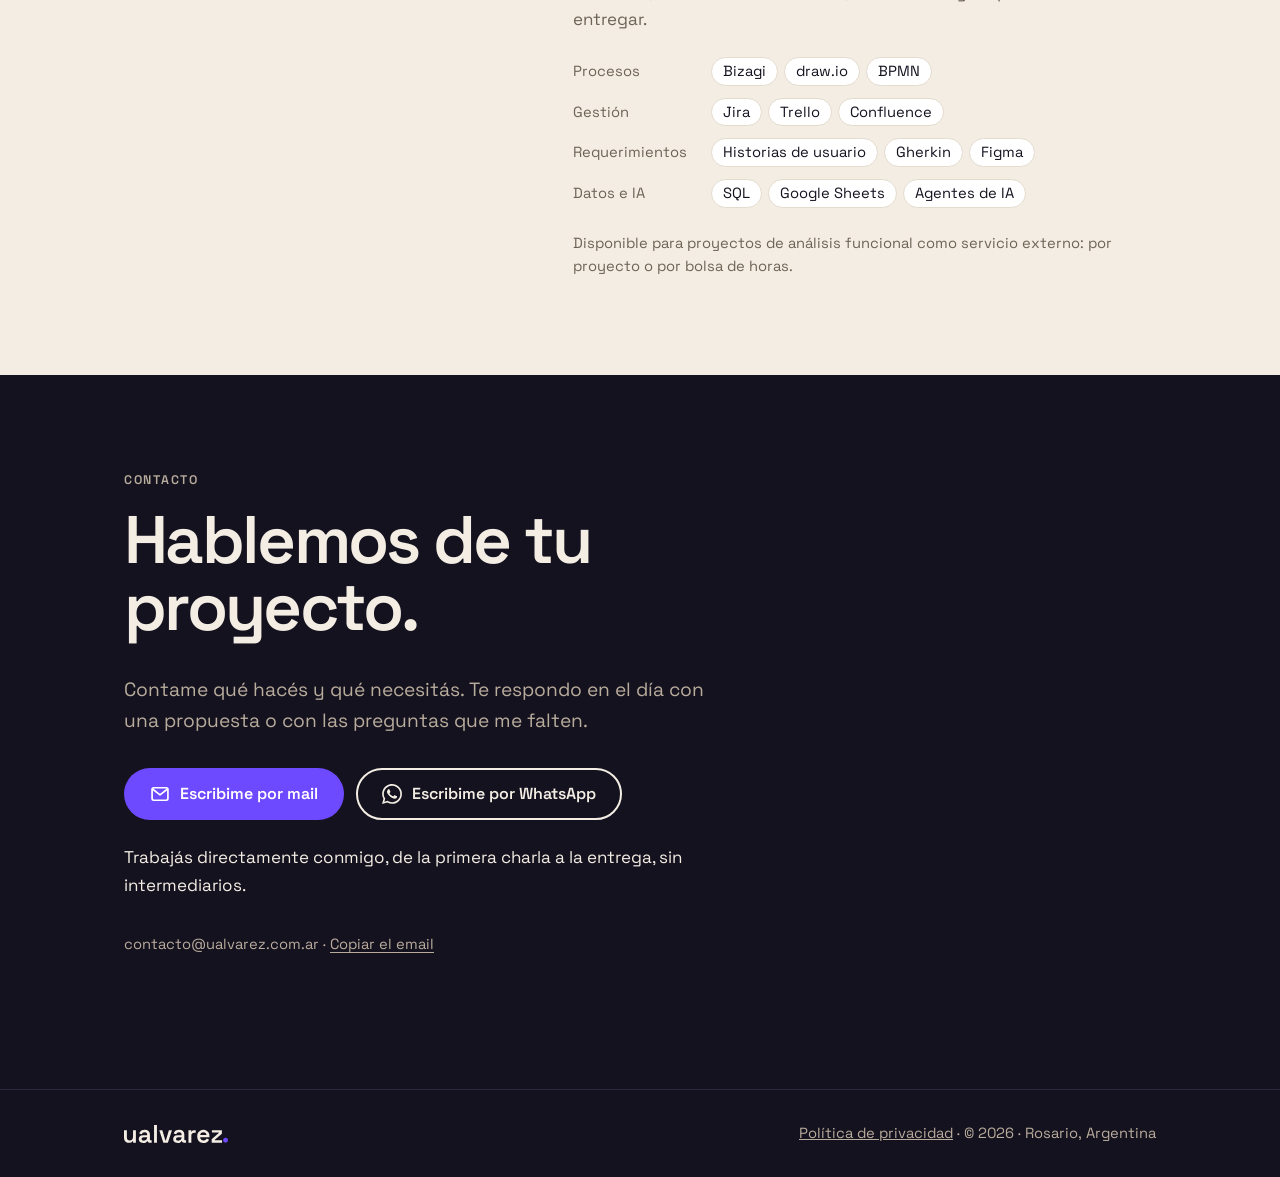
==== commit 426ea8f3: "WhatsApp: usar el ícono oficial en los botones de contacto Mismo ícono que usa el sitio de Calzados " ====
--- a/index.html
+++ b/index.html
@@ -513,7 +513,7 @@
         <a class="boton boton-principal" href="mailto:contacto@ualvarez.com.ar?subject=Consulta%20por%20mi%20negocio&amp;body=Mi%20negocio%20es%3A%20%0A%0ALo%20que%20necesito%3A%20%0A%0AC%C3%B3mo%20me%20contact%C3%A1s%3A%20">
           <svg aria-hidden="true"><use href="#i-mail"/></svg>Escribime por mail
         </a>
-        <a class="boton boton-secundario" href="https://wa.me/5493412507273?text=Hola%20Uriel%2C%20quiero%20hacer%20una%20consulta%20por%20mi%20negocio." target="_blank" rel="noopener noreferrer"><svg aria-hidden="true" viewBox="0 0 24 24"><path d="M21 11.5a8.5 8.5 0 0 1-12.6 7.4L3 20.5l1.6-5.2A8.5 8.5 0 1 1 21 11.5z" fill="none" stroke="currentColor" stroke-width="2" stroke-linejoin="round"/></svg>Escribime por WhatsApp<span class="oculto"> (se abre en otra pestaña)</span></a>
+        <a class="boton boton-secundario" href="https://wa.me/5493412507273?text=Hola%20Uriel%2C%20quiero%20hacer%20una%20consulta%20por%20mi%20negocio." target="_blank" rel="noopener noreferrer"><svg aria-hidden="true" viewBox="0 0 24 24"><path fill="currentColor" d="M.057 24l1.687-6.163c-1.041-1.804-1.588-3.849-1.587-5.946.003-6.556 5.338-11.891 11.893-11.891 3.181.001 6.167 1.24 8.413 3.488 2.245 2.248 3.481 5.236 3.48 8.414-.003 6.557-5.338 11.892-11.893 11.892-1.99-.001-3.951-.5-5.688-1.448l-6.305 1.654zm6.597-3.807c1.676.995 3.276 1.591 5.392 1.592 5.448 0 9.886-4.434 9.889-9.885.002-5.462-4.415-9.89-9.881-9.892-5.452 0-9.887 4.434-9.889 9.884-.001 2.225.651 3.891 1.746 5.634l-.999 3.648 3.742-.981zm11.387-5.464c-.074-.124-.272-.198-.57-.347-.297-.149-1.758-.868-2.031-.967-.272-.099-.47-.149-.669.149-.198.297-.768.967-.941 1.165-.173.198-.347.223-.644.074-.297-.149-1.255-.462-2.39-1.475-.883-.788-1.48-1.761-1.653-2.059-.173-.297-.018-.458.13-.606.134-.133.297-.347.446-.521.151-.172.2-.296.3-.495.099-.198.05-.372-.025-.521-.075-.148-.669-1.611-.916-2.206-.242-.579-.487-.501-.669-.51l-.57-.01c-.198 0-.52.074-.792.372s-1.04 1.016-1.04 2.479 1.065 2.876 1.213 3.074c.149.198 2.095 3.2 5.076 4.487.709.306 1.263.489 1.694.626.712.226 1.36.194 1.872.118.571-.085 1.758-.719 2.006-1.413.248-.695.248-1.29.173-1.414z"/></svg>Escribime por WhatsApp<span class="oculto"> (se abre en otra pestaña)</span></a>
       </div>
       <p class="directo">Trabajás directamente conmigo, de la primera charla a la entrega, sin intermediarios.</p>
       <p class="email">contacto@ualvarez.com.ar · <button class="copiar" type="button" id="copiar">Copiar el email</button></p>
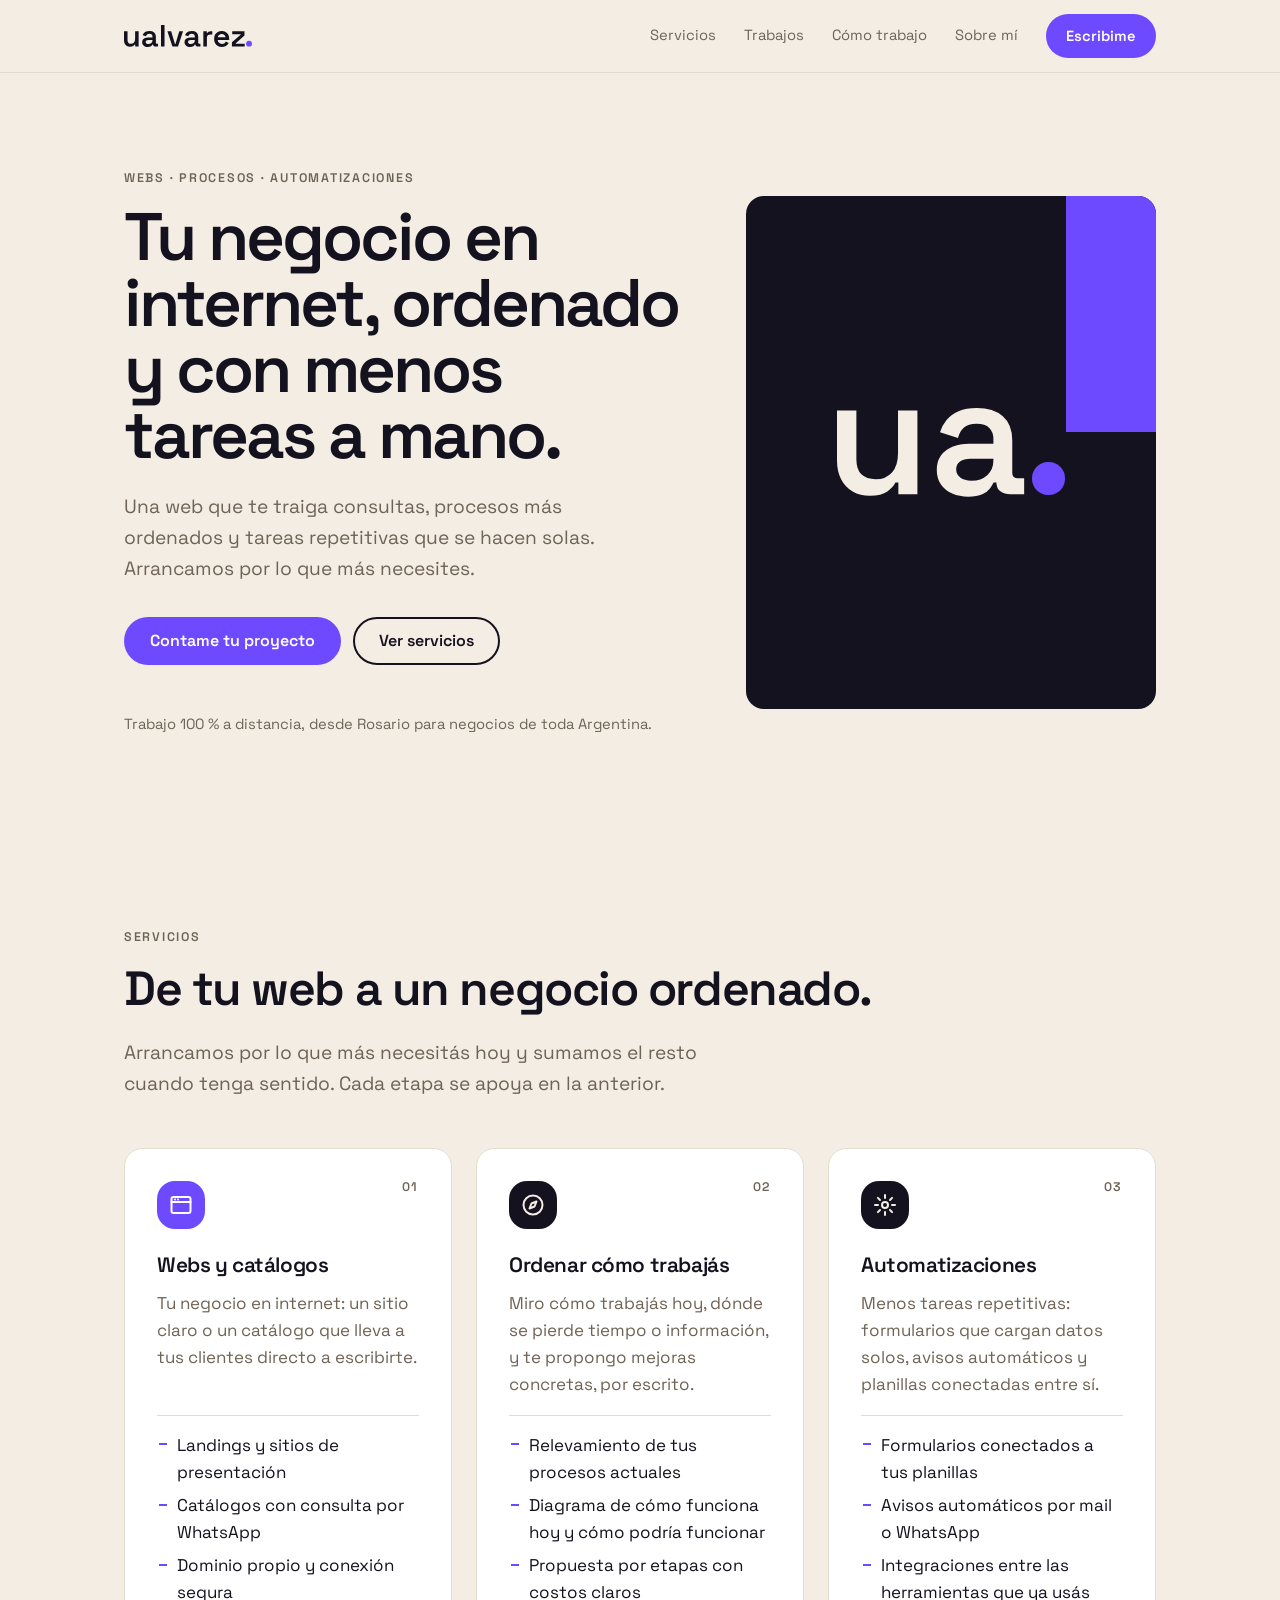
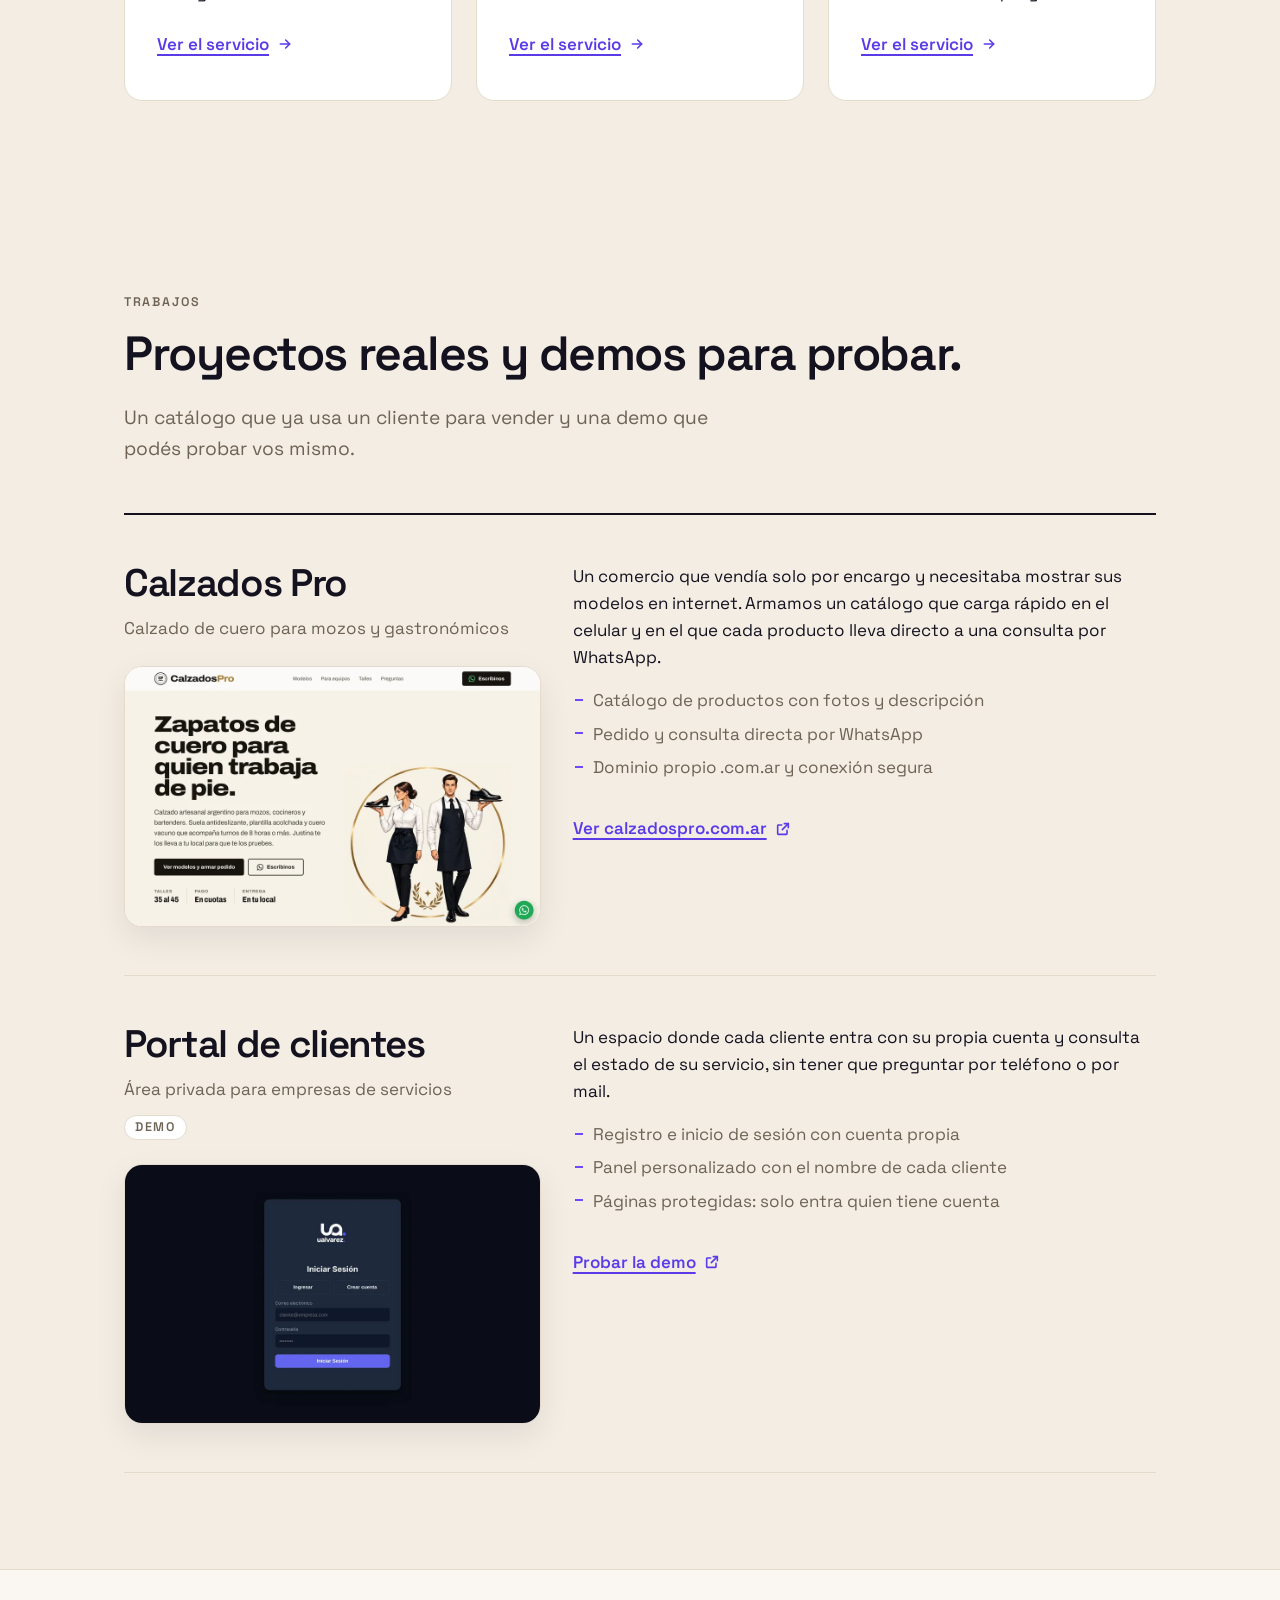
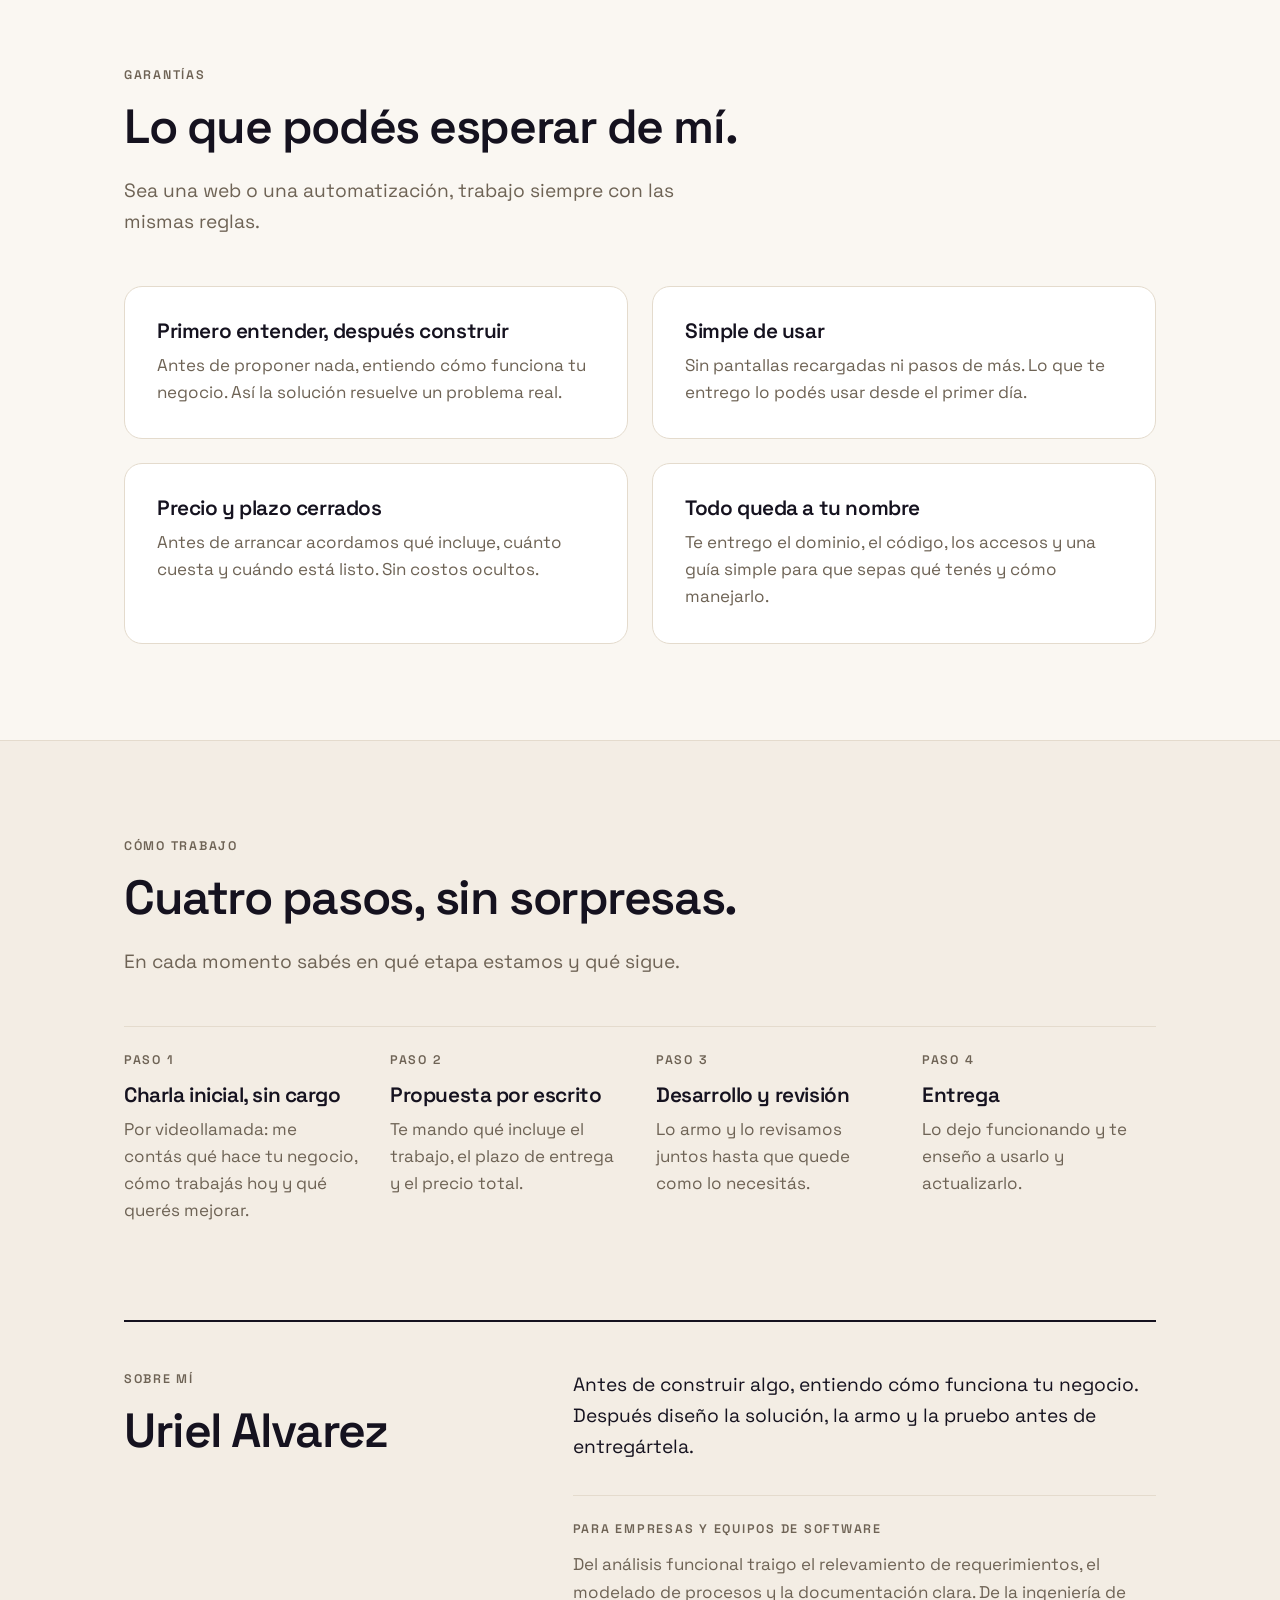
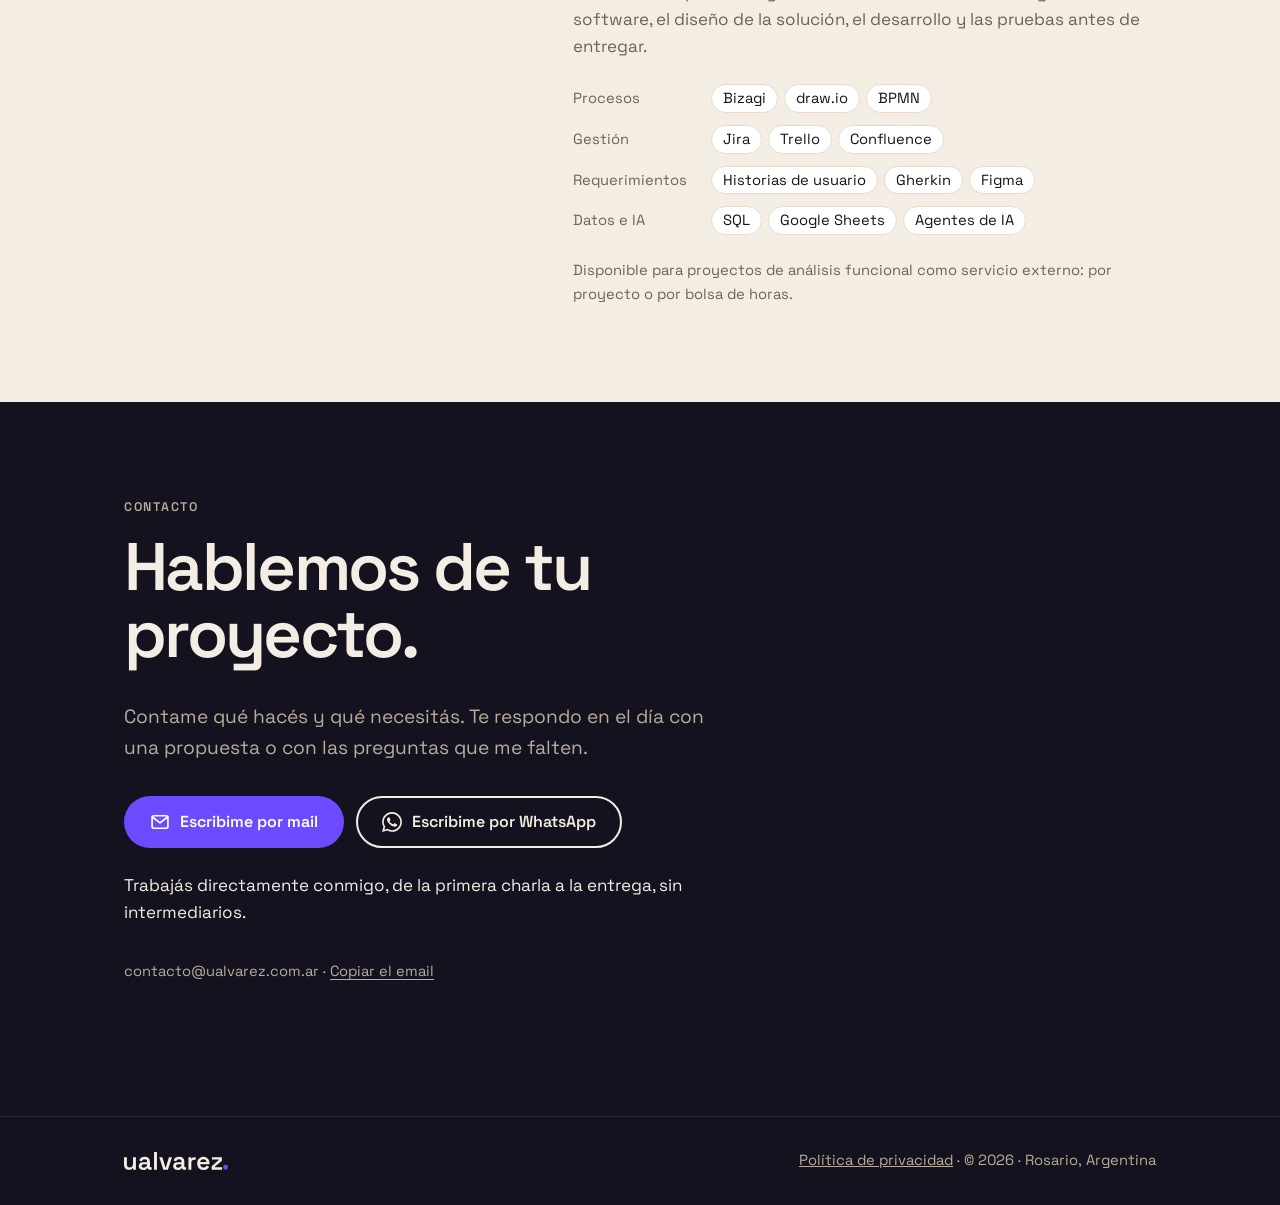
==== commit 972d4c77: "Posicionar el sitio como servicio a distancia para toda Argentina - Títulos y descripciones sin «en " ====
--- a/index.html
+++ b/index.html
@@ -3,14 +3,14 @@
 <head>
   <meta charset="UTF-8">
   <meta name="viewport" content="width=device-width, initial-scale=1.0">
-  <title>Webs, procesos y automatizaciones en Rosario | ualvarez</title>
-  <meta name="description" content="Webs, relevamiento de procesos y automatizaciones para negocios. Precio y plazo cerrados antes de empezar. Desde Rosario, Argentina.">
+  <title>Webs, procesos y automatizaciones para negocios | ualvarez</title>
+  <meta name="description" content="Webs, relevamiento de procesos y automatizaciones para negocios. Precio y plazo cerrados antes de empezar. 100 % a distancia, para negocios de toda Argentina.">
 
   <link rel="canonical" href="https://www.ualvarez.com.ar/">
   <!-- Verificación de propiedad en Google Search Console: no borrar mientras se use Search Console -->
   <meta name="google-site-verification" content="CZ_hdFAIo92MkgO5_vAXuWs6bsbOqqwY_YQ_sx_YRtA">
 
-  <meta property="og:title" content="Webs, procesos y automatizaciones en Rosario | ualvarez">
+  <meta property="og:title" content="Webs, procesos y automatizaciones para negocios | ualvarez">
   <meta property="og:description" content="Webs, procesos y automatizaciones para negocios. Precio y plazo cerrados antes de empezar.">
   <meta property="og:type" content="website">
   <meta property="og:url" content="https://www.ualvarez.com.ar/">
@@ -315,7 +315,7 @@
           <a href="#contacto" class="boton boton-principal">Contame tu proyecto</a>
           <a href="#servicios" class="boton boton-secundario">Ver servicios</a>
         </div>
-        <p class="lugar">Desde Rosario, para negocios de todo el país.</p>
+        <p class="lugar">Trabajo 100 % a distancia, desde Rosario para negocios de toda Argentina.</p>
       </div>
       <div class="pieza" aria-hidden="true">
         <div class="ua">
@@ -456,7 +456,7 @@
         <li>
           <span class="etiqueta">Paso 1</span>
           <h3>Charla inicial, sin cargo</h3>
-          <p>Me contás qué hace tu negocio, cómo trabajás hoy y qué querés mejorar.</p>
+          <p>Por videollamada: me contás qué hace tu negocio, cómo trabajás hoy y qué querés mejorar.</p>
         </li>
         <li>
           <span class="etiqueta">Paso 2</span>
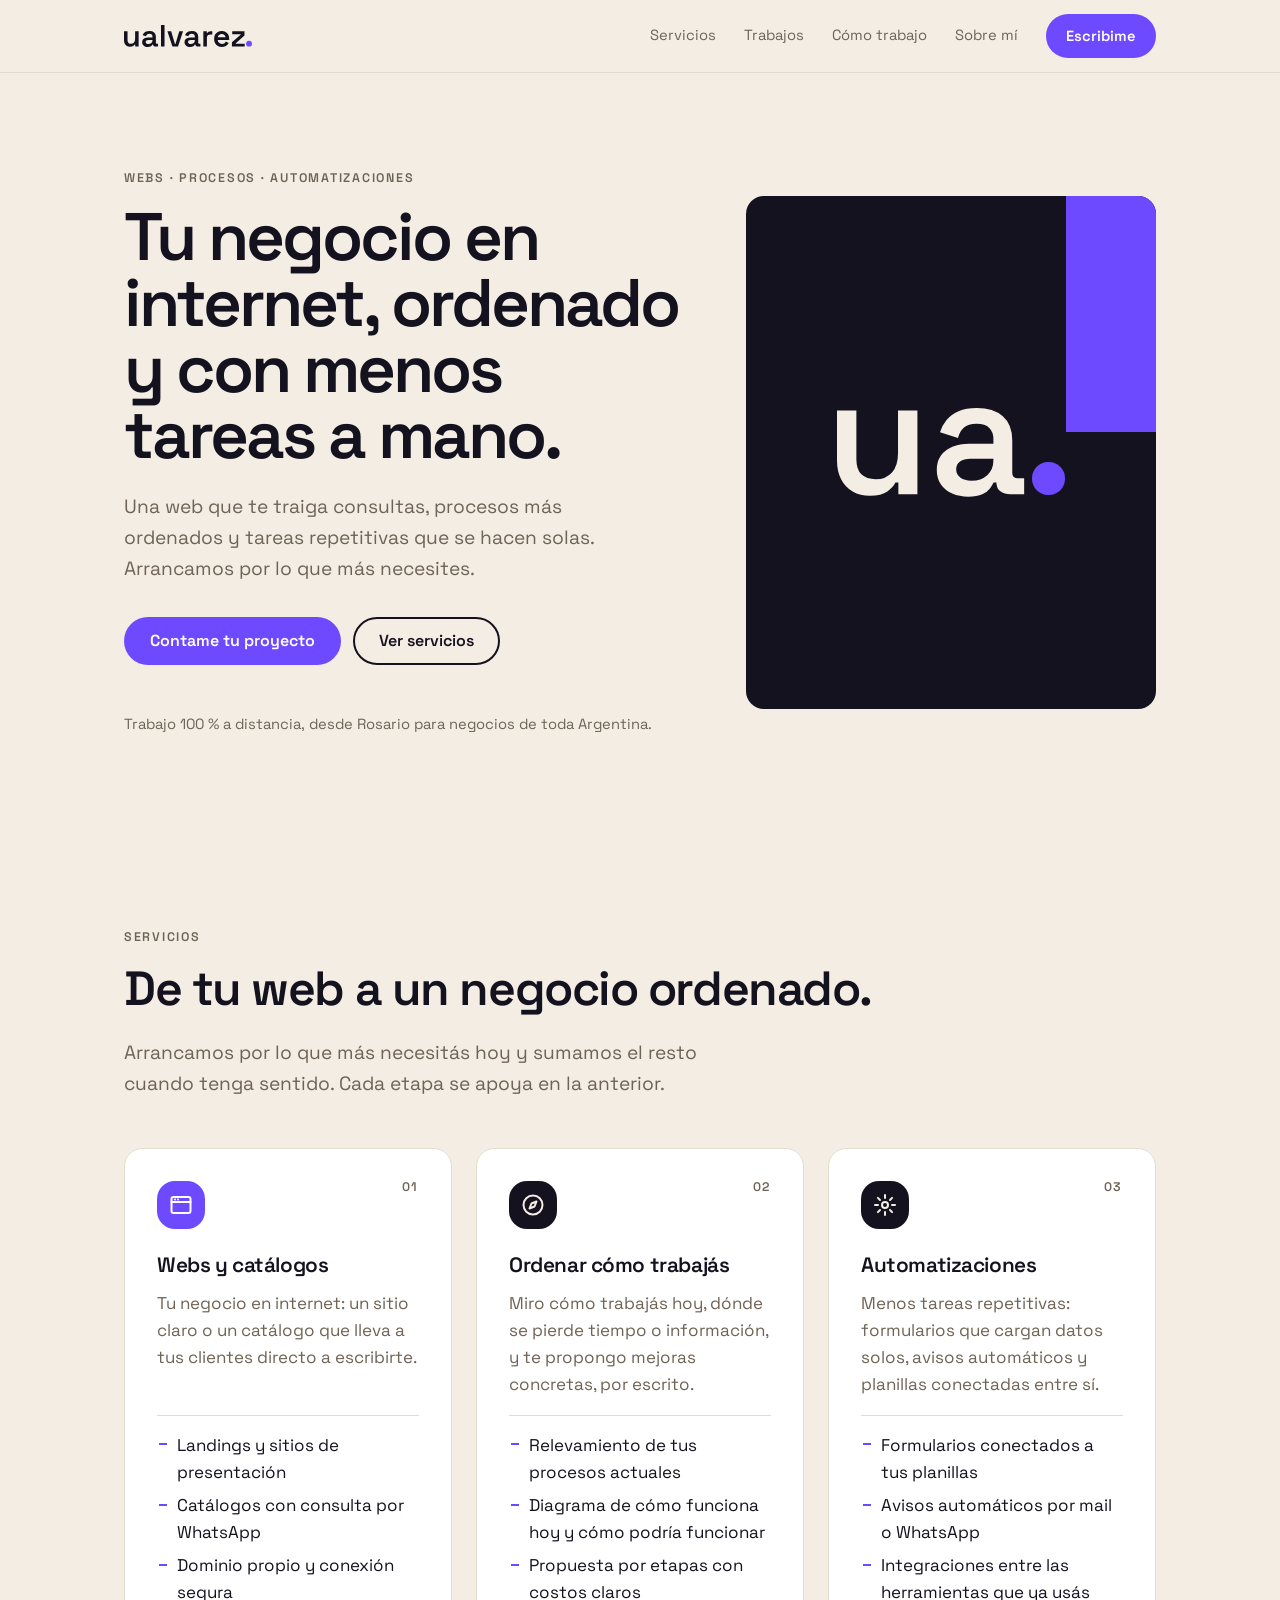
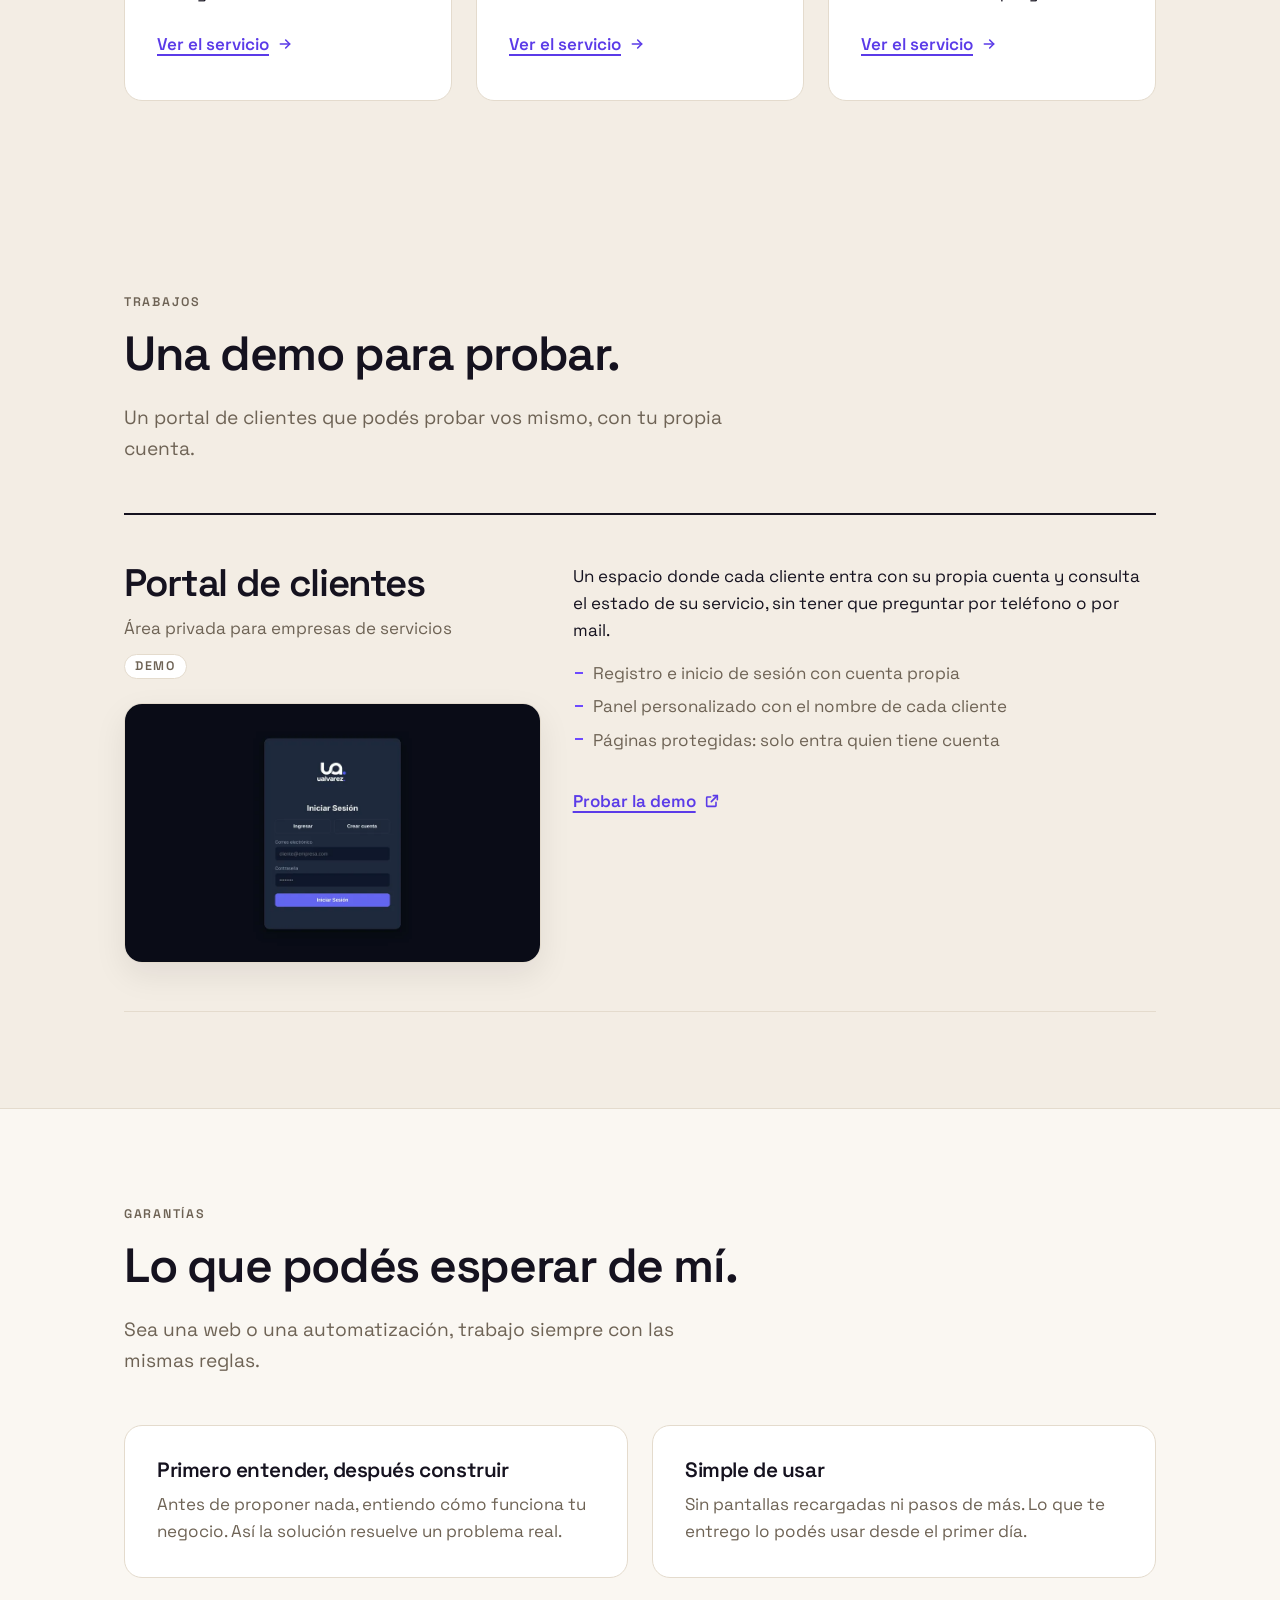
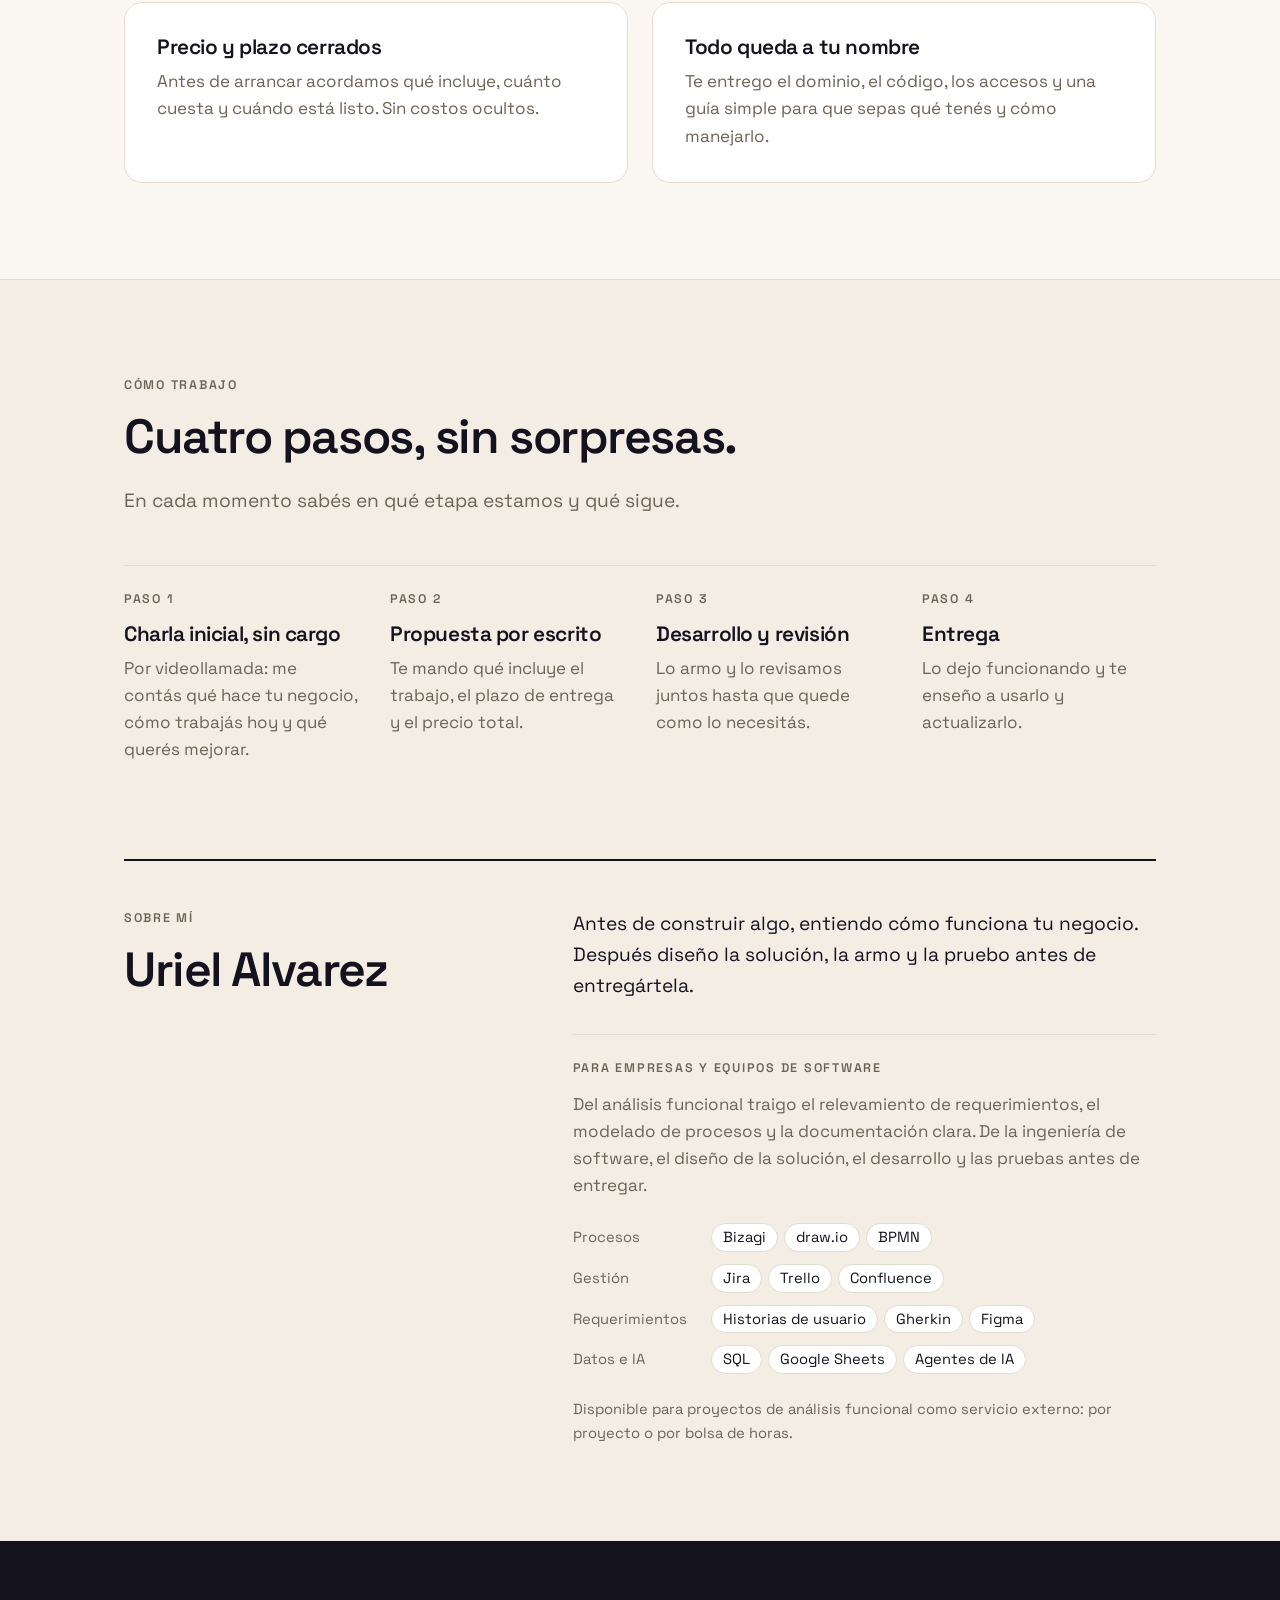
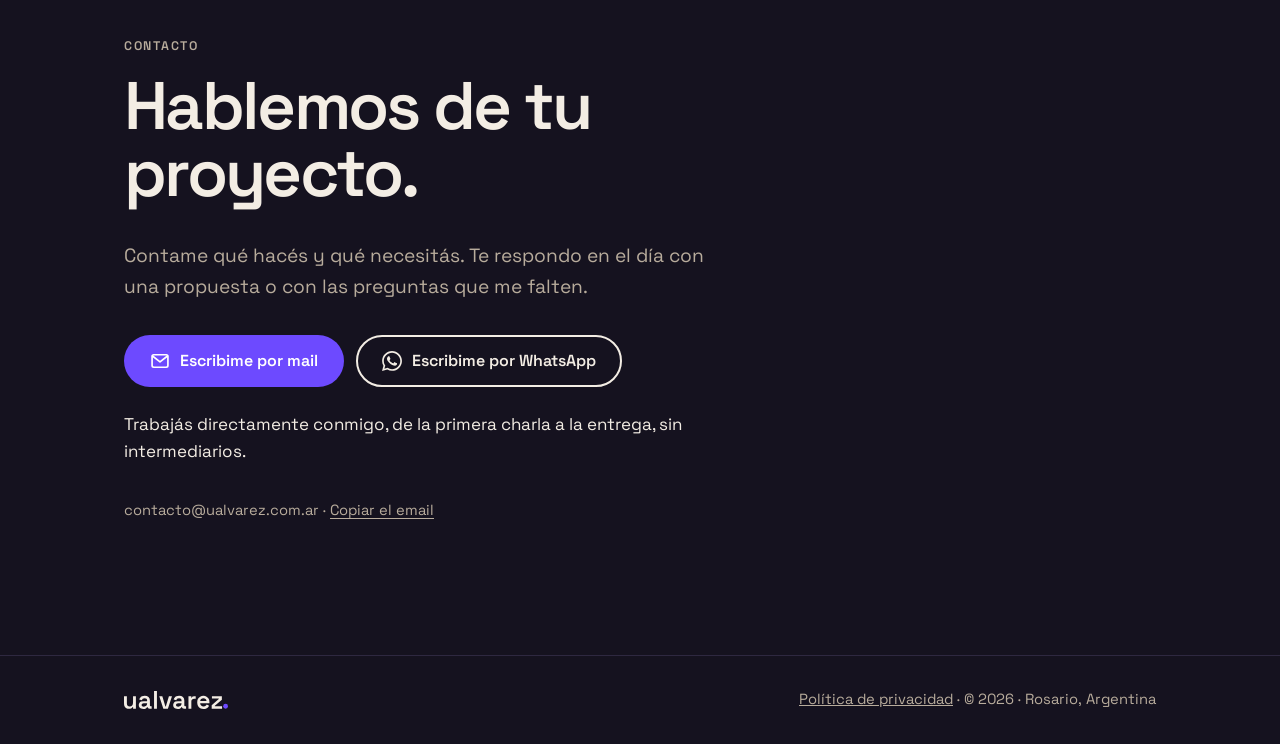
==== commit 84b55a99: "Quitar Calzados Pro del sitio - Inicio: se quita la tarjeta de Calzados Pro en Trabajos; la sección " ====
--- a/index.html
+++ b/index.html
@@ -375,28 +375,9 @@
   <section id="trabajos">
     <div class="wrap">
       <span class="etiqueta">Trabajos</span>
-      <h2>Proyectos reales y demos para probar.</h2>
-      <p class="intro">Un catálogo que ya usa un cliente para vender y una demo que podés probar vos mismo.</p>
+      <h2>Una demo para probar.</h2>
+      <p class="intro">Un portal de clientes que podés probar vos mismo, con tu propia cuenta.</p>
       <ul class="trabajos">
-        <li class="trabajo">
-          <div>
-            <h3>Calzados Pro</h3>
-            <p class="rubro">Calzado de cuero para mozos y gastronómicos</p>
-            <img class="captura" src="./assets/trabajos/calzadospro.webp" width="960" height="600" loading="lazy"
-              alt="Inicio del sitio de Calzados Pro: el título «Zapatos de cuero para quien trabaja de pie», botones para ver modelos y escribir por WhatsApp, y una ilustración de una moza y un mozo sosteniendo zapatos.">
-          </div>
-          <div class="detalle">
-            <p>Un comercio que vendía solo por encargo y necesitaba mostrar sus modelos en internet. Armamos un catálogo que carga rápido en el celular y en el que cada producto lleva directo a una consulta por WhatsApp.</p>
-            <ul class="guiones">
-              <li>Catálogo de productos con fotos y descripción</li>
-              <li>Pedido y consulta directa por WhatsApp</li>
-              <li>Dominio propio .com.ar y conexión segura</li>
-            </ul>
-            <a class="ver" href="https://www.calzadospro.com.ar" target="_blank" rel="noopener noreferrer">
-              Ver calzadospro.com.ar<span class="oculto"> (se abre en otra pestaña)</span><svg aria-hidden="true"><use href="#i-abrir"/></svg>
-            </a>
-          </div>
-        </li>
         <li class="trabajo">
           <div>
             <h3>Portal de clientes</h3>
